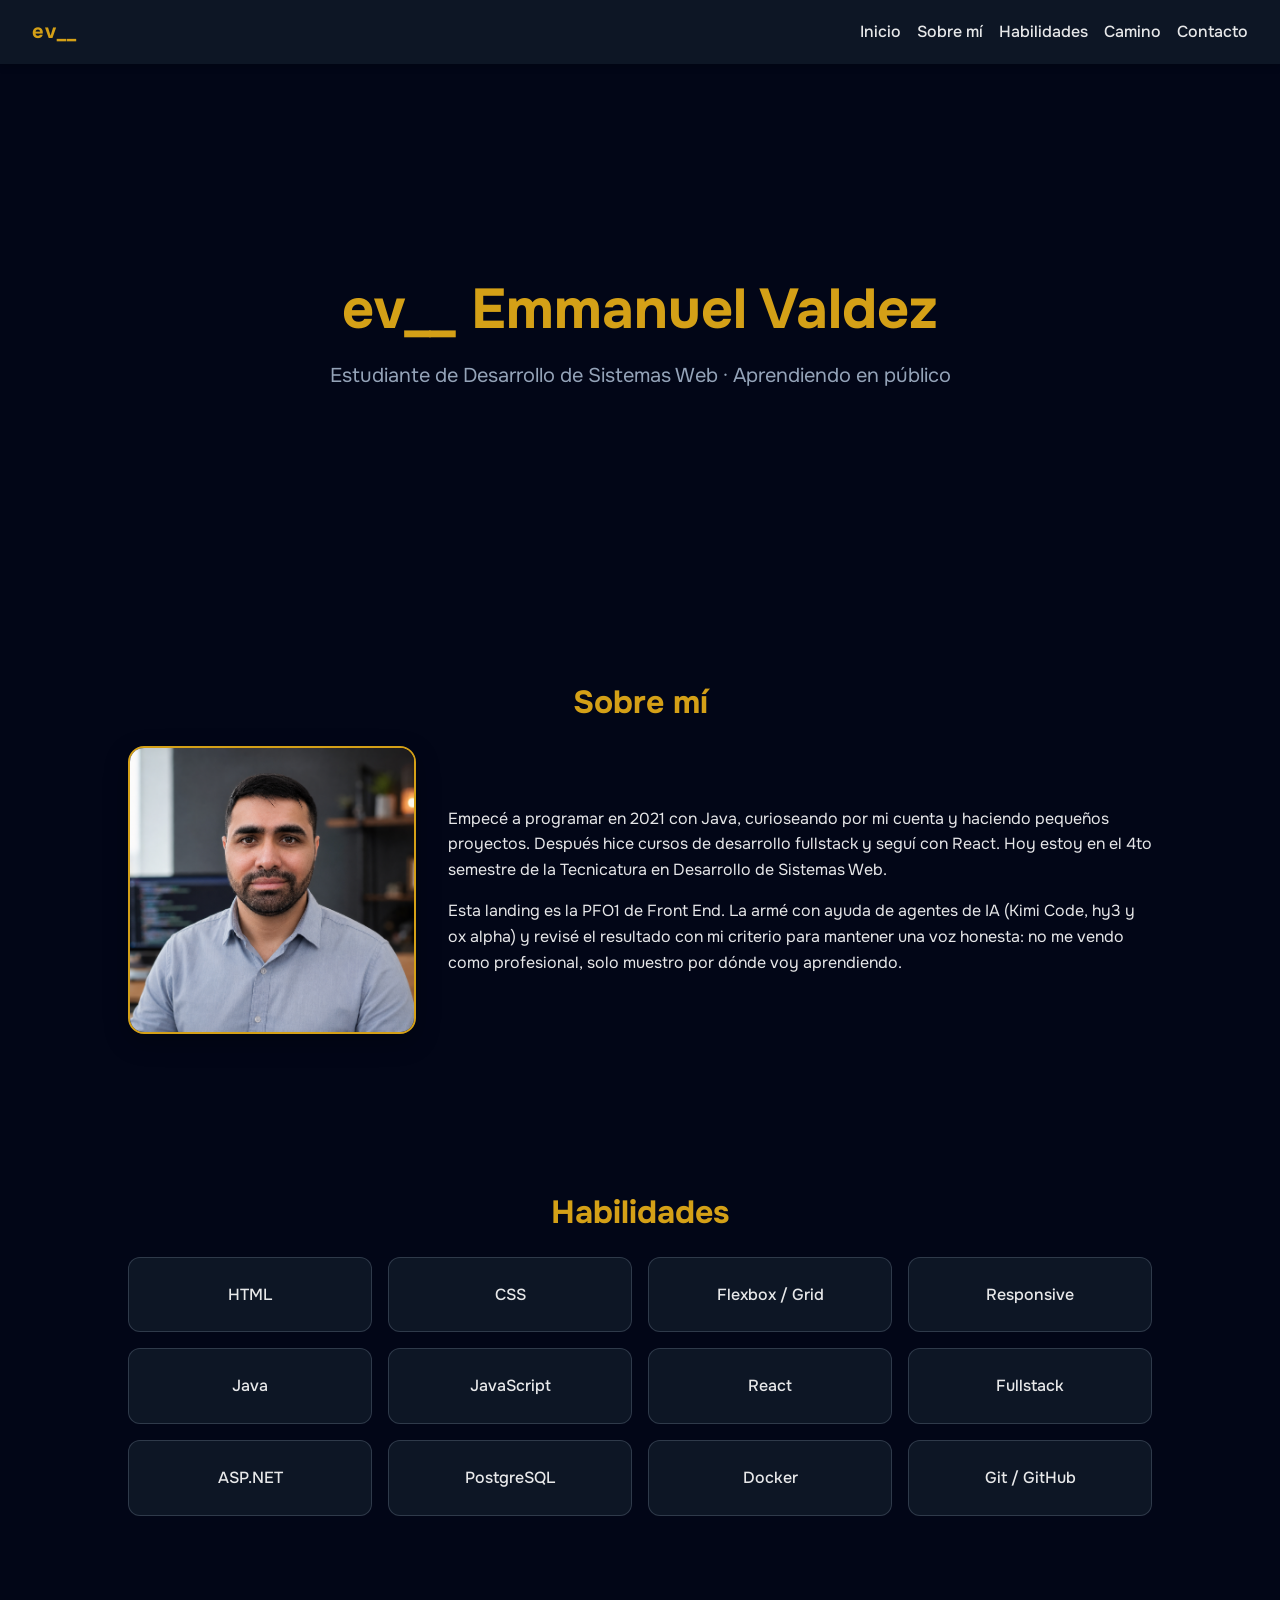
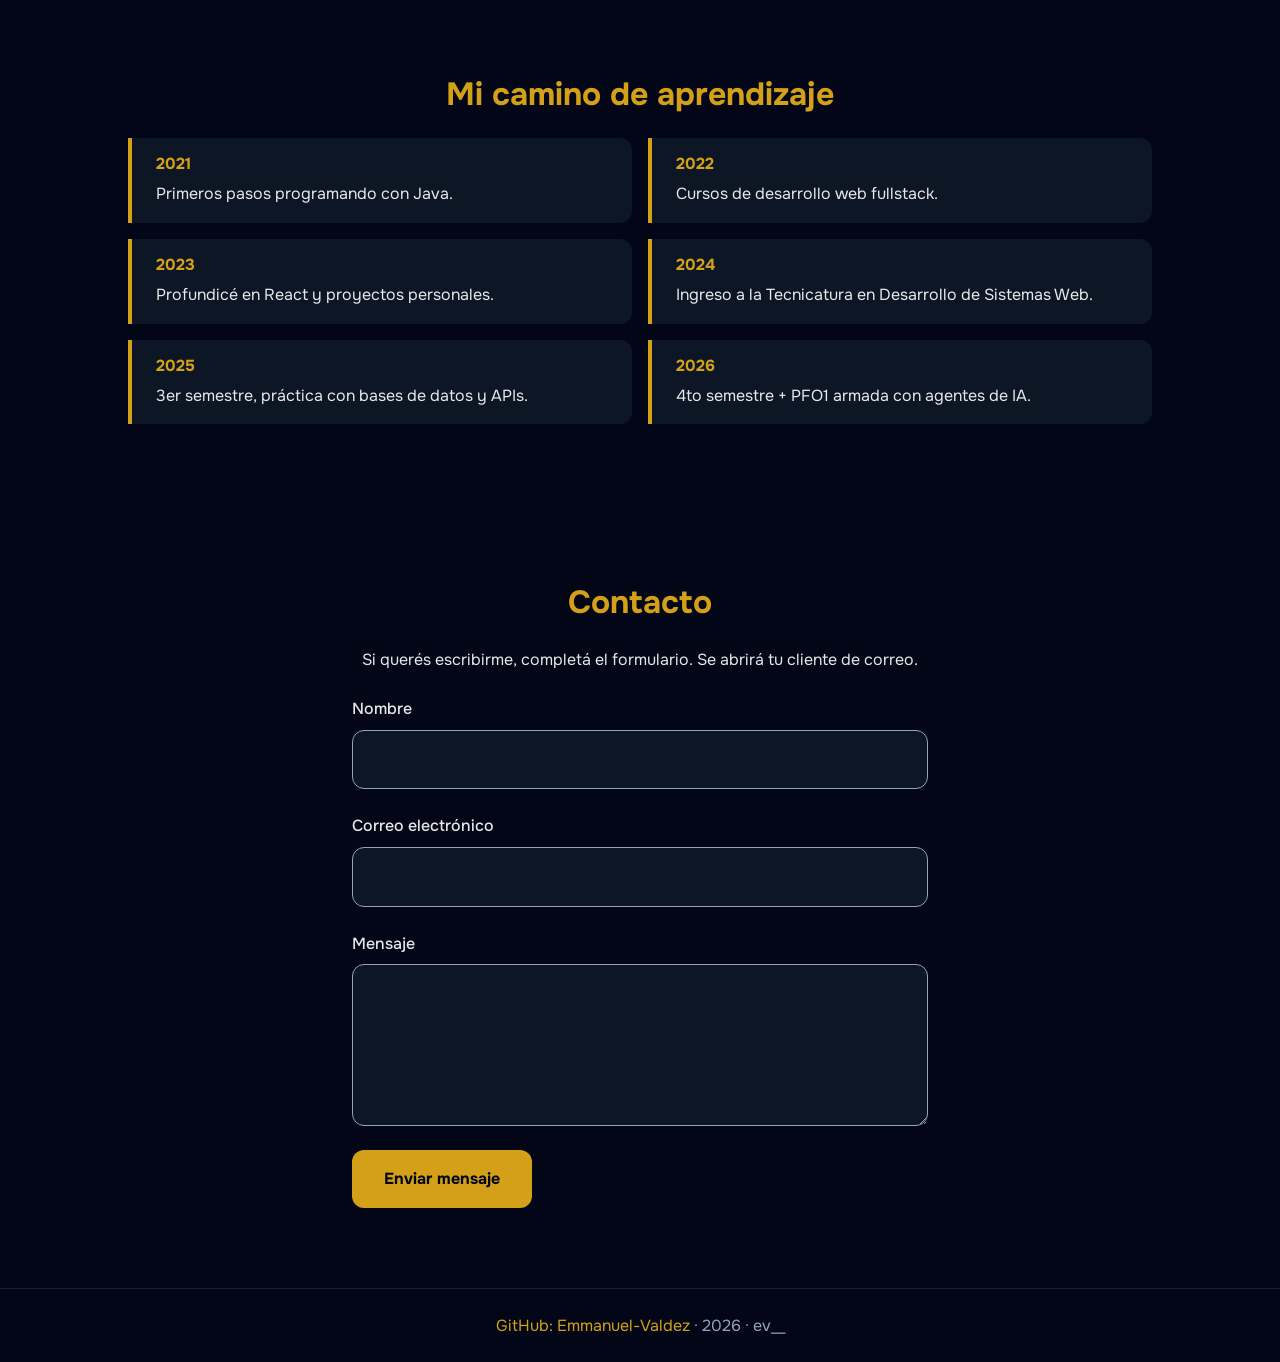
==== public/index.html @ 59d04bc4 "chore: url vercel en readme" ====
<!DOCTYPE html>
<html lang="es">
<head>
  <meta charset="UTF-8" />
  <meta name="viewport" content="width=device-width, initial-scale=1.0" />
  <title>ev_ · Emmanuel Valdez</title>
  <link rel="icon" type="image/svg+xml" href="favicon.svg" />
  <link rel="preconnect" href="https://fonts.googleapis.com" />
  <link rel="preconnect" href="https://fonts.gstatic.com" crossorigin />
  <link href="https://fonts.googleapis.com/css2?family=Onest:wght@400;500;700&display=swap" rel="stylesheet" />
  <link rel="stylesheet" href="styles.css" />
</head>
<body>
  <!-- Enlace para saltar la navegación y llegar directo al contenido principal -->
  <a href="#main-content" class="skip-link">Saltar al contenido principal</a>

  <!-- Cabecera: marca ev_ con cursor parpadeante y navegación principal -->
  <header class="site-header" role="banner">
    <div class="brand">
      <a href="#inicio" aria-label="Inicio">
        ev_<span class="cursor" aria-hidden="true">_</span>
      </a>
    </div>
    <nav class="site-nav" role="navigation" aria-label="Principal">
      <ul>
        <li><a href="#inicio">Inicio</a></li>
        <li><a href="#sobre-mi">Sobre mí</a></li>
        <li><a href="#habilidades">Habilidades</a></li>
        <li><a href="#camino">Camino</a></li>
        <li><a href="#contacto">Contacto</a></li>
      </ul>
    </nav>
  </header>

  <!-- Contenido principal: inicia después del encabezado -->
  <main id="main-content" role="main">

    <!-- Sección de inicio / hero -->
    <section id="inicio" class="hero">
      <h1>ev_<span class="cursor" aria-hidden="true">_</span> Emmanuel Valdez</h1>
      <p class="lead">Estudiante de Desarrollo de Sistemas Web · Aprendiendo en público</p>
    </section>

    <!-- Sección Sobre mí: foto y biografía honesta -->
    <section id="sobre-mi" class="about">
      <h2>Sobre mí</h2>
      <div class="about-content">
        <img src="Emma.png" alt="Foto de Emmanuel Valdez, estudiante de desarrollo web" width="320" height="320" loading="lazy" />
        <div class="about-text">
          <p>
            Empecé a programar en 2021 con Java, curioseando por mi cuenta y haciendo pequeños proyectos.
            Después hice cursos de desarrollo fullstack y seguí con React. Hoy estoy en el 4to semestre de la
            Tecnicatura en Desarrollo de Sistemas Web.
          </p>
          <p>
            Esta landing es la PFO1 de Front End. La armé con ayuda de agentes de IA (Kimi Code, hy3 y ox alpha)
            y revisé el resultado con mi criterio para mantener una voz honesta: no me vendo como profesional,
            solo muestro por dónde voy aprendiendo.
          </p>
        </div>
      </div>
    </section>

    <!-- Sección Habilidades: grilla de tarjetas con tecnologías reales -->
    <section id="habilidades" class="skills">
      <h2>Habilidades</h2>
      <div class="skills-grid">
        <article class="skill-card">HTML</article>
        <article class="skill-card">CSS</article>
        <article class="skill-card">Flexbox / Grid</article>
        <article class="skill-card">Responsive</article>
        <article class="skill-card">Java</article>
        <article class="skill-card">JavaScript</article>
        <article class="skill-card">React</article>
        <article class="skill-card">Fullstack</article>
        <article class="skill-card">ASP.NET</article>
        <article class="skill-card">PostgreSQL</article>
        <article class="skill-card">Docker</article>
        <article class="skill-card">Git / GitHub</article>
      </div>
    </section>

    <!-- Sección Mi camino de aprendizaje: timeline personal 2021-2026 -->
    <section id="camino" class="timeline">
      <h2>Mi camino de aprendizaje</h2>
      <ol class="timeline-list">
        <li class="timeline-item">
          <time datetime="2021">2021</time>
          <p>Primeros pasos programando con Java.</p>
        </li>
        <li class="timeline-item">
          <time datetime="2022">2022</time>
          <p>Cursos de desarrollo web fullstack.</p>
        </li>
        <li class="timeline-item">
          <time datetime="2023">2023</time>
          <p>Profundicé en React y proyectos personales.</p>
        </li>
        <li class="timeline-item">
          <time datetime="2024">2024</time>
          <p>Ingreso a la Tecnicatura en Desarrollo de Sistemas Web.</p>
        </li>
        <li class="timeline-item">
          <time datetime="2025">2025</time>
          <p>3er semestre, práctica con bases de datos y APIs.</p>
        </li>
        <li class="timeline-item">
          <time datetime="2026">2026</time>
          <p>4to semestre + PFO1 armada con agentes de IA.</p>
        </li>
      </ol>
    </section>

    <!-- Sección Contacto: formulario accesible sin backend -->
    <section id="contacto" class="contact">
      <h2>Contacto</h2>
      <p>Si querés escribirme, completá el formulario. Se abrirá tu cliente de correo.</p>
      <form action="mailto:contact@evaldez.ar" method="post" enctype="text/plain">
        <div class="form-group">
          <label for="name">Nombre</label>
          <input type="text" id="name" name="name" required autocomplete="name" />
        </div>
        <div class="form-group">
          <label for="email">Correo electrónico</label>
          <input type="email" id="email" name="email" required autocomplete="email" />
        </div>
        <div class="form-group">
          <label for="message">Mensaje</label>
          <textarea id="message" name="message" rows="5" required></textarea>
        </div>
        <button type="submit">Enviar mensaje</button>
      </form>
    </section>

  </main>

  <!-- Pie de página: enlace visible a GitHub, año y firma -->
  <footer class="site-footer" role="contentinfo">
    <p>
      <a href="https://github.com/Emmanuel-Valdez" target="_blank" rel="noopener noreferrer">GitHub: Emmanuel-Valdez</a>
      · 2026 · ev_<span aria-hidden="true">_</span>
    </p>
  </footer>
</body>
</html>
---- public/styles.css ----
/* === Variables ev_ === */
:root {
  --navy: #020617;
  --navy-light: #0d1625;
  --gold: #d4a017;
  --slate: #94a3b8;
  --text: rgba(255, 255, 255, 0.9);

  --font-base: "Onest", system-ui, -apple-system, BlinkMacSystemFont, "Segoe UI", sans-serif;

  --space-xs: 0.5rem;
  --space-sm: 0.75rem;
  --space-md: 1rem;
  --space-lg: 1.5rem;
  --space-xl: 2rem;
  --space-2xl: 3rem;
  --space-3xl: 5rem;

  --radius: 0.75rem;
  --shadow: 0 0.5rem 1.5rem rgba(0, 0, 0, 0.25);
}

/* === Reset mínimo === */
*,
*::before,
*::after {
  box-sizing: border-box;
}

* {
  margin: 0;
  padding: 0;
}

html {
  scroll-behavior: smooth;
}

body {
  background-color: var(--navy);
  color: var(--text);
  font-family: var(--font-base);
  font-weight: 400;
  line-height: 1.6;
  min-height: 100vh;
}

img,
svg {
  max-width: 100%;
  height: auto;
  display: block;
}

ul,
ol {
  list-style: none;
}

a {
  color: var(--gold);
  text-decoration: none;
  transition: color 200ms ease, background-color 200ms ease;
}

h1,
h2,
time {
  color: var(--gold);
  font-weight: 700;
  line-height: 1.2;
}

h1 {
  font-size: clamp(2rem, 5vw, 3.5rem);
}

h2 {
  font-size: clamp(1.5rem, 4vw, 2rem);
  margin-bottom: var(--space-lg);
  text-align: center;
}

p {
  max-width: 70ch;
}

section {
  padding: var(--space-3xl) var(--space-md);
}

/* === Skip-link === */
.skip-link {
  position: absolute;
  top: -100%;
  left: 0;
  z-index: 100;
  background-color: var(--gold);
  color: var(--navy);
  padding: var(--space-sm) var(--space-md);
  font-weight: 700;
  border-bottom-right-radius: var(--radius);
  transition: top 200ms ease;
}

.skip-link:focus,
.skip-link:focus-visible {
  top: 0;
}

/* === Header y navegación === */
.site-header {
  position: sticky;
  top: 0;
  z-index: 50;
  display: flex;
  flex-wrap: wrap;
  justify-content: space-between;
  align-items: center;
  gap: var(--space-md);
  background-color: var(--navy-light);
  padding: var(--space-md) var(--space-lg);
  box-shadow: 0 0.125rem 0.5rem rgba(0, 0, 0, 0.2);
}

.brand a {
  color: var(--gold);
  font-weight: 700;
  font-size: 1.25rem;
  letter-spacing: 0.05em;
}

.site-nav ul {
  display: flex;
  flex-wrap: wrap;
  gap: var(--space-md);
}

.site-nav a {
  color: var(--text);
  font-weight: 500;
  padding: var(--space-xs) 0;
}

.site-nav a:hover,
.site-nav a:focus-visible {
  color: var(--gold);
}

/* === Cursor ev_ === */
.cursor {
  display: inline-block;
  color: var(--gold);
  animation: blink 1.2s infinite ease-in-out;
}

@keyframes blink {
  0%,
  100% {
    opacity: 1;
  }
  50% {
    opacity: 0.4;
  }
}

/* === Hero === */
.hero {
  display: flex;
  flex-direction: column;
  justify-content: center;
  align-items: center;
  text-align: center;
  min-height: 60vh;
  padding-top: var(--space-3xl);
}

.hero h1 {
  margin-bottom: var(--space-md);
}

.lead {
  color: var(--slate);
  font-size: clamp(1rem, 2.5vw, 1.25rem);
}

/* === Sobre mí === */
.about-content {
  display: flex;
  flex-wrap: wrap;
  justify-content: center;
  align-items: center;
  gap: var(--space-xl);
  max-width: 64rem;
  margin: 0 auto;
}

.about-content img {
  flex: 1 1 16rem;
  max-width: 18rem;
  border: 2px solid var(--gold);
  border-radius: 1rem;
  box-shadow: var(--shadow);
}

.about-text {
  flex: 1 1 20rem;
}

.about-text p + p {
  margin-top: var(--space-md);
}

/* === Habilidades === */
.skills-grid {
  display: grid;
  gap: var(--space-md);
  max-width: 64rem;
  margin: 0 auto;
  grid-template-columns: 1fr;
}

.skill-card {
  display: flex;
  justify-content: center;
  align-items: center;
  text-align: center;
  background-color: var(--navy-light);
  border: 1px solid rgba(148, 163, 184, 0.25);
  border-radius: var(--radius);
  padding: var(--space-lg) var(--space-md);
  font-weight: 500;
  transition: transform 200ms ease, box-shadow 200ms ease;
}

.skill-card:hover {
  transform: translateY(-0.25rem);
  box-shadow: var(--shadow);
}

/* === Timeline === */
.timeline-list {
  display: grid;
  gap: var(--space-md);
  max-width: 64rem;
  margin: 0 auto;
  grid-template-columns: 1fr;
}

.timeline-item {
  background-color: var(--navy-light);
  border-left: 4px solid var(--gold);
  border-radius: 0 var(--radius) var(--radius) 0;
  padding: var(--space-md) var(--space-lg);
}

.timeline-item time {
  display: block;
  font-weight: 700;
  margin-bottom: var(--space-xs);
}

/* === Contacto === */
.contact p {
  text-align: center;
  margin: 0 auto var(--space-lg);
}

.contact form {
  display: flex;
  flex-direction: column;
  gap: var(--space-lg);
  max-width: 36rem;
  margin: 0 auto;
}

.form-group {
  display: flex;
  flex-direction: column;
  gap: var(--space-xs);
}

.form-group label {
  font-weight: 500;
}

.form-group input,
.form-group textarea {
  background-color: var(--navy-light);
  color: var(--text);
  border: 1px solid var(--slate);
  border-radius: var(--radius);
  padding: var(--space-md);
  font: inherit;
  resize: vertical;
}

.form-group input:focus,
.form-group textarea:focus {
  border-color: var(--gold);
  outline: 2px solid var(--gold);
  outline-offset: 2px;
}

button[type="submit"] {
  align-self: flex-start;
  background-color: var(--gold);
  color: var(--navy);
  border: none;
  border-radius: var(--radius);
  padding: var(--space-md) var(--space-xl);
  font: inherit;
  font-weight: 700;
  cursor: pointer;
  transition: filter 200ms ease, transform 200ms ease;
}

button[type="submit"]:hover {
  filter: brightness(1.15);
  transform: translateY(-0.125rem);
}

button[type="submit"]:active {
  transform: translateY(0);
}

/* === Footer === */
.site-footer {
  display: flex;
  justify-content: center;
  align-items: center;
  text-align: center;
  color: var(--slate);
  padding: var(--space-lg) var(--space-md);
  border-top: 1px solid rgba(148, 163, 184, 0.15);
}

.site-footer a:hover,
.site-footer a:focus-visible {
  text-decoration: underline;
}

/* === Estados de foco === */
:focus-visible {
  outline: 2px solid var(--gold);
  outline-offset: 2px;
}

/* === Responsive === */
@media (min-width: 640px) {
  .skills-grid {
    grid-template-columns: repeat(2, 1fr);
  }
}

@media (min-width: 900px) {
  .site-header {
    padding: var(--space-md) var(--space-xl);
  }

  .skills-grid {
    grid-template-columns: repeat(4, 1fr);
  }

  .timeline-list {
    grid-template-columns: repeat(2, 1fr);
  }
}

/* === prefers-reduced-motion === */
@media (prefers-reduced-motion: reduce) {
  *,
  *::before,
  *::after {
    animation-duration: 0.01ms !important;
    animation-iteration-count: 1 !important;
    transition-duration: 0.01ms !important;
    scroll-behavior: auto !important;
  }
}
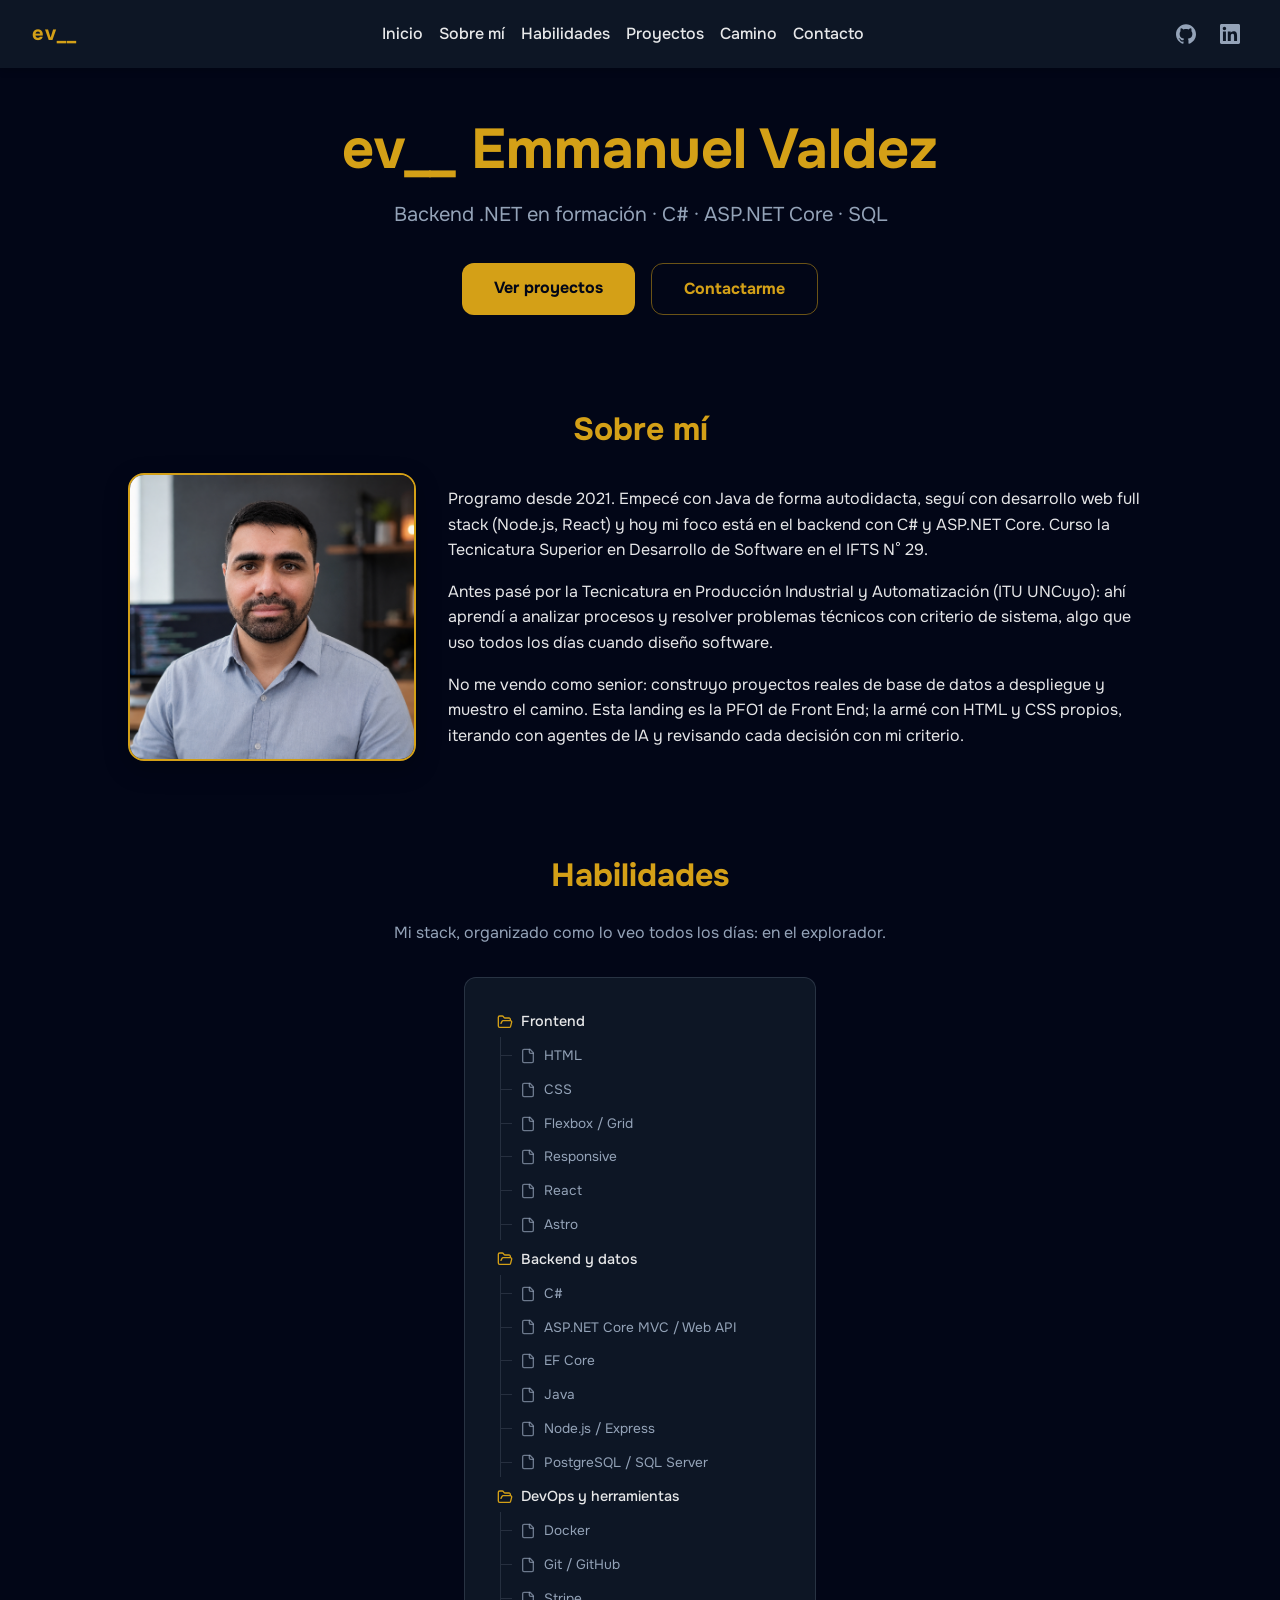
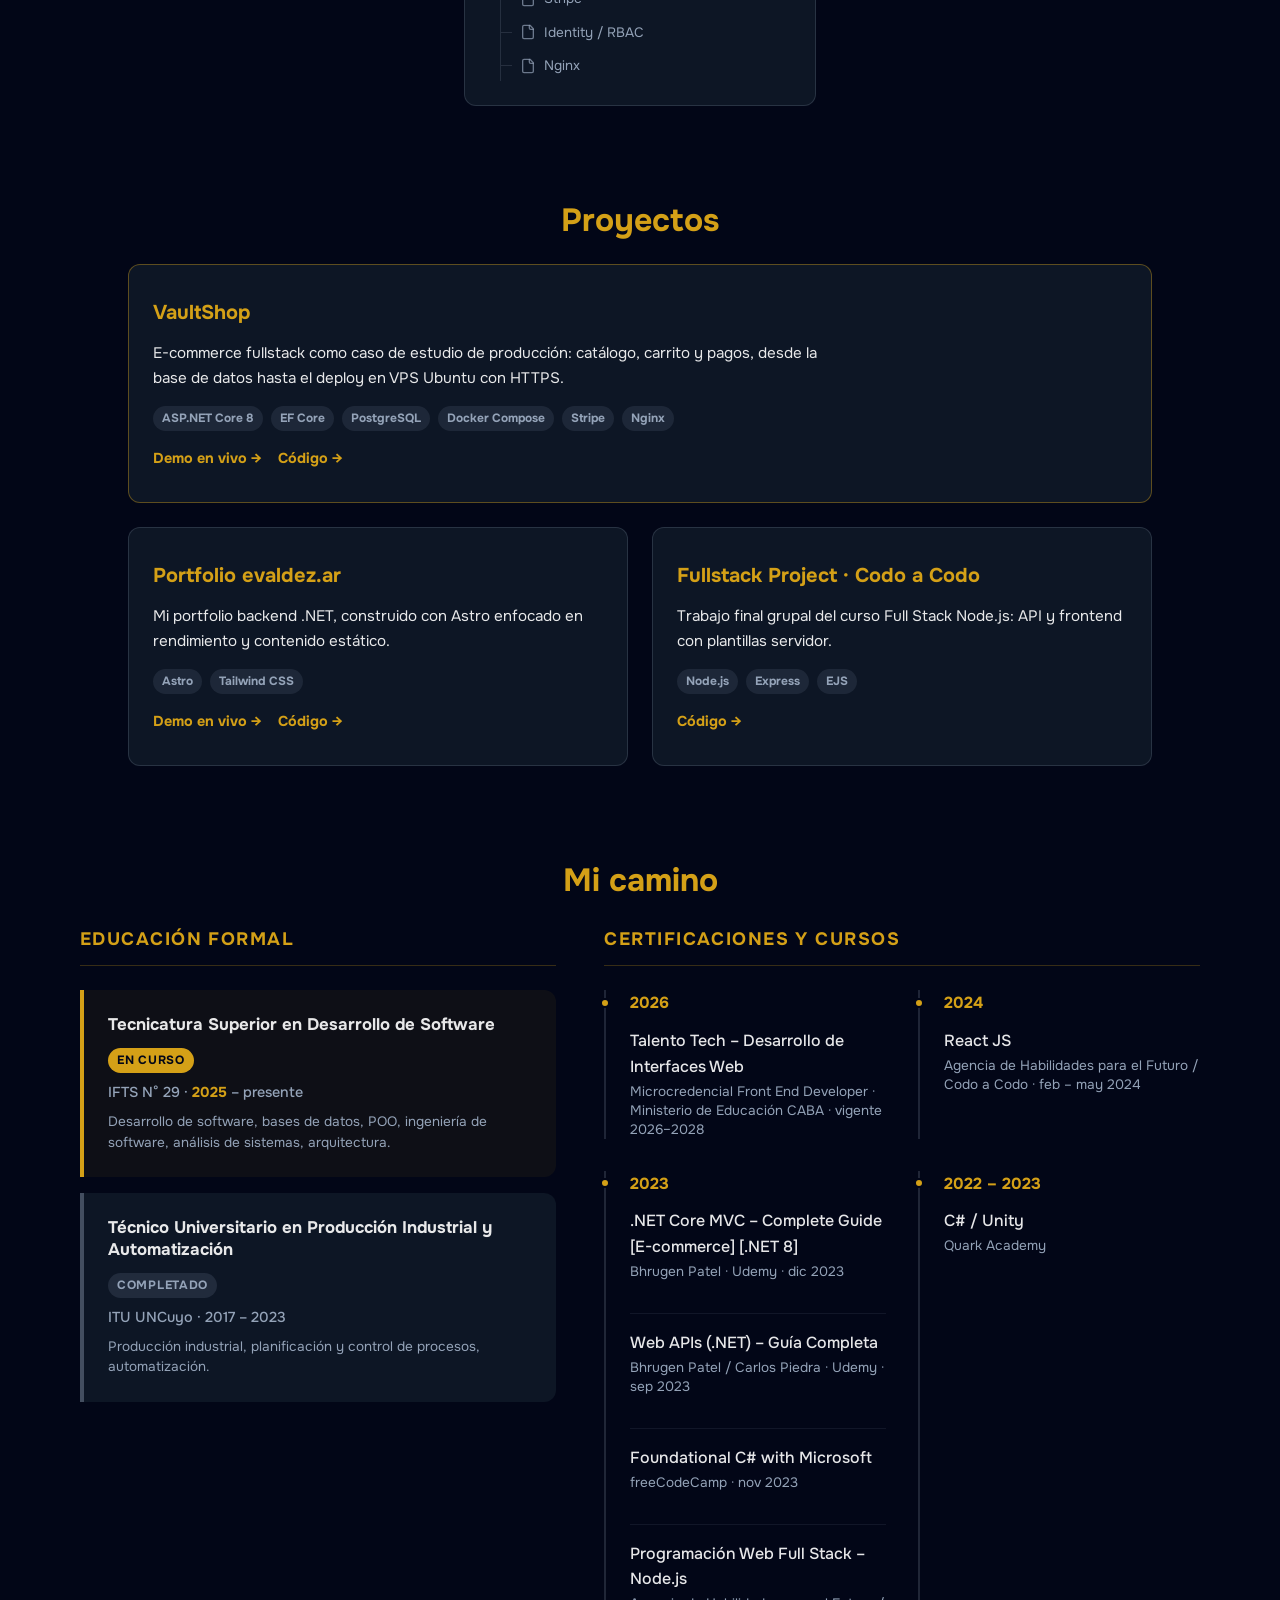
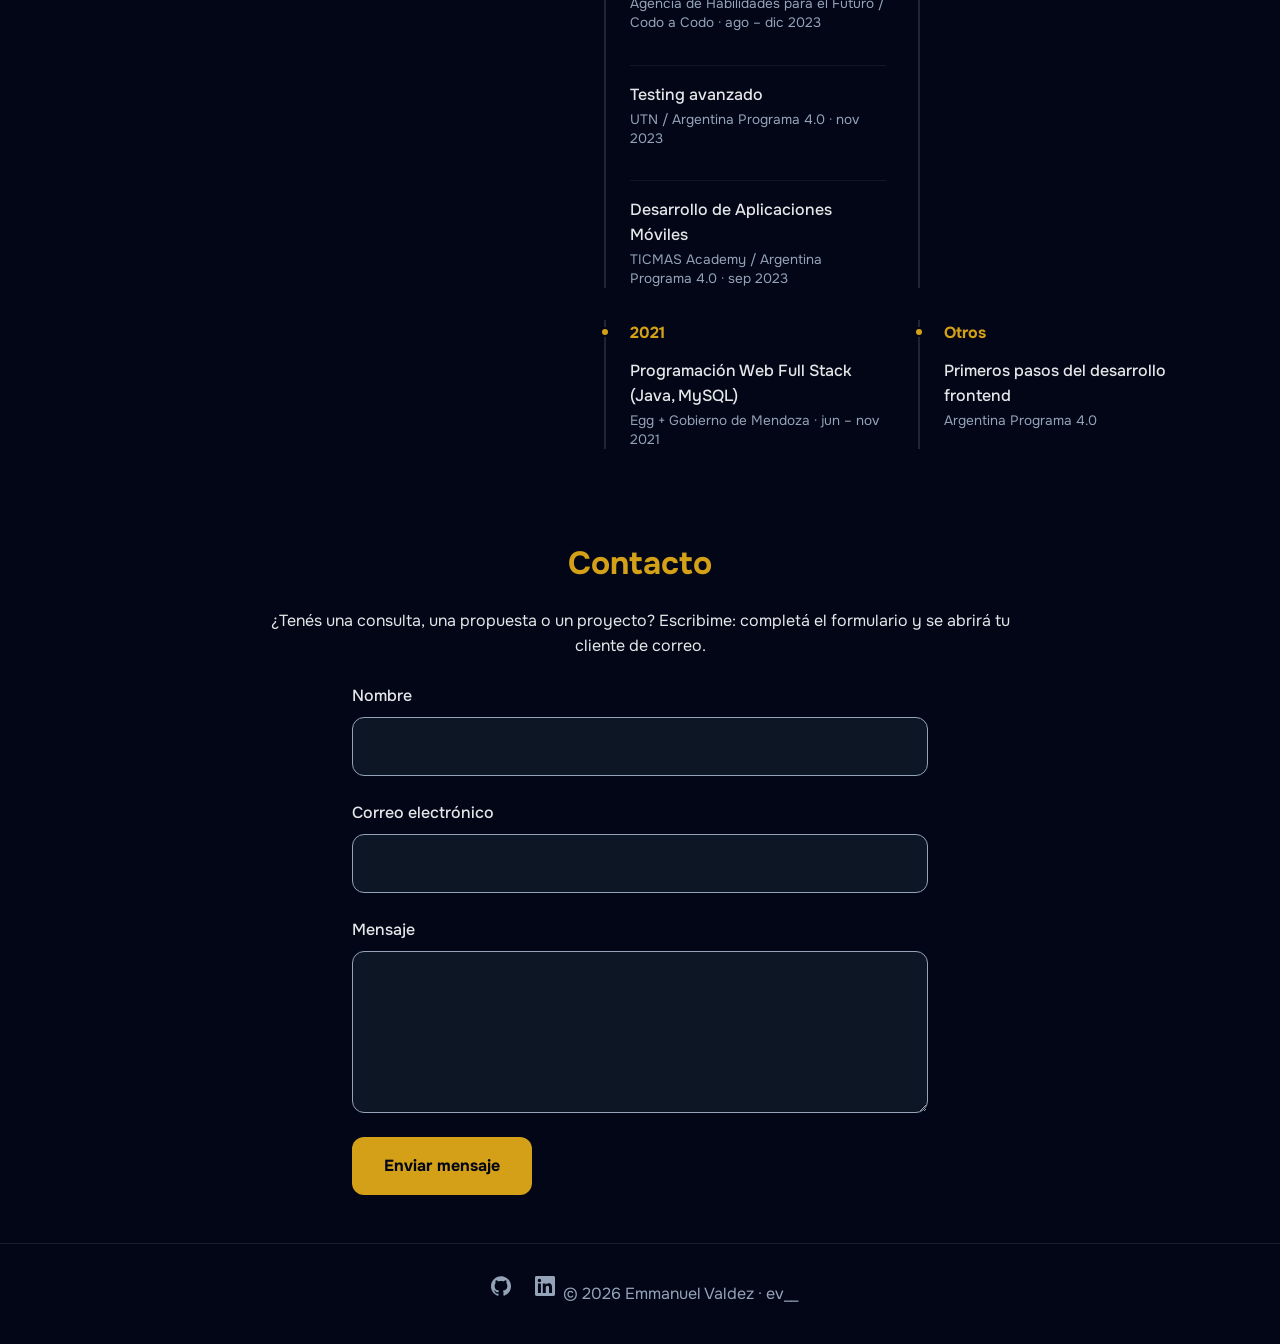
==== commit dc39c432: "feat: redeseno landing con proyectos, camino real y stack en arbol" ====
--- a/public/index.html
+++ b/public/index.html
@@ -3,6 +3,7 @@
 <head>
   <meta charset="UTF-8" />
   <meta name="viewport" content="width=device-width, initial-scale=1.0" />
+  <meta name="description" content="Portfolio de Emmanuel Valdez · Backend .NET en formación · C#, ASP.NET Core, SQL y proyectos desplegados desde 2021." />
   <title>ev_ · Emmanuel Valdez</title>
   <link rel="icon" type="image/svg+xml" href="favicon.svg" />
   <link rel="preconnect" href="https://fonts.googleapis.com" />
@@ -14,7 +15,7 @@
   <!-- Enlace para saltar la navegación y llegar directo al contenido principal -->
   <a href="#main-content" class="skip-link">Saltar al contenido principal</a>
 
-  <!-- Cabecera: marca ev_ con cursor parpadeante y navegación principal -->
+  <!-- Cabecera: marca ev_ con cursor parpadeante, navegación y redes profesionales -->
   <header class="site-header" role="banner">
     <div class="brand">
       <a href="#inicio" aria-label="Inicio">
@@ -26,10 +27,27 @@
         <li><a href="#inicio">Inicio</a></li>
         <li><a href="#sobre-mi">Sobre mí</a></li>
         <li><a href="#habilidades">Habilidades</a></li>
+        <li><a href="#proyectos">Proyectos</a></li>
         <li><a href="#camino">Camino</a></li>
         <li><a href="#contacto">Contacto</a></li>
       </ul>
     </nav>
+    <ul class="social-links" aria-label="Redes profesionales">
+      <li>
+        <a href="https://github.com/Emmanuel-Valdez" target="_blank" rel="noopener noreferrer" aria-label="GitHub de Emmanuel Valdez">
+          <svg viewBox="0 0 24 24" width="20" height="20" fill="currentColor" aria-hidden="true">
+            <path d="M12 .297c-6.63 0-12 5.373-12 12 0 5.303 3.438 9.8 8.205 11.385.6.113.82-.258.82-.577 0-.285-.01-1.04-.015-2.04-3.338.724-4.042-1.61-4.042-1.61-.546-1.387-1.333-1.756-1.333-1.756-1.09-.745.083-.73.083-.73 1.205.085 1.84 1.237 1.84 1.237 1.07 1.835 2.807 1.305 3.492.998.108-.776.42-1.305.763-1.605-2.665-.3-5.466-1.332-5.466-5.93 0-1.31.467-2.38 1.235-3.22-.135-.303-.54-1.523.105-3.176 0 0 1.005-.322 3.3 1.23.957-.266 1.983-.399 3.003-.404 1.02.005 2.047.138 3.006.404 2.28-1.552 3.285-1.23 3.285-1.23.645 1.653.24 2.873.12 3.176.765.84 1.23 1.91 1.23 3.22 0 4.61-2.807 5.625-5.48 5.92.43.372.815 1.103.815 2.222 0 1.606-.015 2.898-.015 3.293 0 .32.21.694.825.577C20.565 22.092 24 17.592 24 12.297c0-6.627-5.373-12-12-12"/>
+          </svg>
+        </a>
+      </li>
+      <li>
+        <a href="https://linkedin.com/in/evaldezdev" target="_blank" rel="noopener noreferrer" aria-label="LinkedIn de Emmanuel Valdez">
+          <svg viewBox="0 0 24 24" width="20" height="20" fill="currentColor" aria-hidden="true">
+            <path d="M20.447 20.452h-3.554v-5.569c0-1.328-.027-3.037-1.852-3.037-1.853 0-2.136 1.445-2.136 2.939v5.667H9.351V9h3.414v1.561h.046c.477-.9 1.637-1.85 3.37-1.85 3.601 0 4.267 2.37 4.267 5.455v6.286zM5.337 7.433c-1.144 0-2.063-.926-2.063-2.065 0-1.138.92-2.063 2.063-2.063 1.14 0 2.064.925 2.064 2.063 0 1.139-.925 2.065-2.064 2.065zm1.782 13.019H3.555V9h3.564v11.452zM22.225 0H1.771C.792 0 0 .774 0 1.729v20.542C0 23.227.792 24 1.771 24h20.451C23.2 24 24 23.227 24 22.271V1.729C24 .774 23.2 0 22.222 0h.003z"/>
+          </svg>
+        </a>
+      </li>
+    </ul>
   </header>
 
   <!-- Contenido principal: inicia después del encabezado -->
@@ -38,83 +56,285 @@
     <!-- Sección de inicio / hero -->
     <section id="inicio" class="hero">
       <h1>ev_<span class="cursor" aria-hidden="true">_</span> Emmanuel Valdez</h1>
-      <p class="lead">Estudiante de Desarrollo de Sistemas Web · Aprendiendo en público</p>
+      <p class="lead">Backend .NET en formación · C# · ASP.NET Core · SQL</p>
+      <div class="hero-actions">
+        <a class="btn btn--primary" href="#proyectos">Ver proyectos</a>
+        <a class="btn btn--ghost" href="#contacto">Contactarme</a>
+      </div>
     </section>
 
     <!-- Sección Sobre mí: foto y biografía honesta -->
     <section id="sobre-mi" class="about">
       <h2>Sobre mí</h2>
       <div class="about-content">
-        <img src="Emma.png" alt="Foto de Emmanuel Valdez, estudiante de desarrollo web" width="320" height="320" loading="lazy" />
+        <img src="Emma.png" alt="Foto de Emmanuel Valdez, desarrollador backend .NET" width="320" height="320" loading="lazy" />
         <div class="about-text">
           <p>
-            Empecé a programar en 2021 con Java, curioseando por mi cuenta y haciendo pequeños proyectos.
-            Después hice cursos de desarrollo fullstack y seguí con React. Hoy estoy en el 4to semestre de la
-            Tecnicatura en Desarrollo de Sistemas Web.
+            Programo desde 2021. Empecé con Java de forma autodidacta, seguí con desarrollo web full stack
+            (Node.js, React) y hoy mi foco está en el backend con C# y ASP.NET Core. Curso la Tecnicatura
+            Superior en Desarrollo de Software en el IFTS N° 29.
           </p>
           <p>
-            Esta landing es la PFO1 de Front End. La armé con ayuda de agentes de IA (Kimi Code, hy3 y ox alpha)
-            y revisé el resultado con mi criterio para mantener una voz honesta: no me vendo como profesional,
-            solo muestro por dónde voy aprendiendo.
+            Antes pasé por la Tecnicatura en Producción Industrial y Automatización (ITU UNCuyo): ahí aprendí
+            a analizar procesos y resolver problemas técnicos con criterio de sistema, algo que uso todos los días
+            cuando diseño software.
           </p>
-        </div>
-      </div>
-    </section>
-
-    <!-- Sección Habilidades: grilla de tarjetas con tecnologías reales -->
+          <p>
+            No me vendo como senior: construyo proyectos reales de base de datos a despliegue y muestro el camino.
+            Esta landing es la PFO1 de Front End; la armé con HTML y CSS propios, iterando con agentes de IA
+            y revisando cada decisión con mi criterio.
+          </p>
+        </div>
+      </div>
+    </section>
+
+    <!-- Sección Habilidades: stack organizado como explorador de archivos -->
     <section id="habilidades" class="skills">
       <h2>Habilidades</h2>
-      <div class="skills-grid">
-        <article class="skill-card">HTML</article>
-        <article class="skill-card">CSS</article>
-        <article class="skill-card">Flexbox / Grid</article>
-        <article class="skill-card">Responsive</article>
-        <article class="skill-card">Java</article>
-        <article class="skill-card">JavaScript</article>
-        <article class="skill-card">React</article>
-        <article class="skill-card">Fullstack</article>
-        <article class="skill-card">ASP.NET</article>
-        <article class="skill-card">PostgreSQL</article>
-        <article class="skill-card">Docker</article>
-        <article class="skill-card">Git / GitHub</article>
-      </div>
-    </section>
-
-    <!-- Sección Mi camino de aprendizaje: timeline personal 2021-2026 -->
-    <section id="camino" class="timeline">
-      <h2>Mi camino de aprendizaje</h2>
-      <ol class="timeline-list">
-        <li class="timeline-item">
-          <time datetime="2021">2021</time>
-          <p>Primeros pasos programando con Java.</p>
-        </li>
-        <li class="timeline-item">
-          <time datetime="2022">2022</time>
-          <p>Cursos de desarrollo web fullstack.</p>
-        </li>
-        <li class="timeline-item">
-          <time datetime="2023">2023</time>
-          <p>Profundicé en React y proyectos personales.</p>
-        </li>
-        <li class="timeline-item">
-          <time datetime="2024">2024</time>
-          <p>Ingreso a la Tecnicatura en Desarrollo de Sistemas Web.</p>
-        </li>
-        <li class="timeline-item">
-          <time datetime="2025">2025</time>
-          <p>3er semestre, práctica con bases de datos y APIs.</p>
-        </li>
-        <li class="timeline-item">
-          <time datetime="2026">2026</time>
-          <p>4to semestre + PFO1 armada con agentes de IA.</p>
-        </li>
-      </ol>
+      <p class="skills-intro">Mi stack, organizado como lo veo todos los días: en el explorador.</p>
+
+      <!-- Sprite de íconos (SVG puro, sin dependencias) -->
+      <svg class="tree-sprite" aria-hidden="true" focusable="false">
+        <symbol id="i-folder" viewBox="0 0 24 24">
+          <path d="M20 20a2 2 0 0 0 2-2V8a2 2 0 0 0-2-2h-7.9a2 2 0 0 1-1.69-.9L9.6 3.9A2 2 0 0 0 7.93 3H4a2 2 0 0 0-2 2v13a2 2 0 0 0 2 2Z" fill="none" stroke="currentColor" stroke-width="2" stroke-linecap="round" stroke-linejoin="round"/>
+        </symbol>
+        <symbol id="i-folder-open" viewBox="0 0 24 24">
+          <path d="m6 14 1.5-2.9A2 2 0 0 1 9.24 10H20a2 2 0 0 1 1.94 2.5l-1.54 6a2 2 0 0 1-1.95 1.5H4a2 2 0 0 1-2-2V5a2 2 0 0 1 2-2h3.9a2 2 0 0 1 1.69.9l.81 1.2a2 2 0 0 0 1.67.9H18a2 2 0 0 1 2 2v2" fill="none" stroke="currentColor" stroke-width="2" stroke-linecap="round" stroke-linejoin="round"/>
+        </symbol>
+        <symbol id="i-file" viewBox="0 0 24 24">
+          <path d="M15 2H6a2 2 0 0 0-2 2v16a2 2 0 0 0 2 2h12a2 2 0 0 0 2-2V7Z" fill="none" stroke="currentColor" stroke-width="2" stroke-linecap="round" stroke-linejoin="round"/>
+          <path d="M14 2v4a2 2 0 0 0 2 2h4" fill="none" stroke="currentColor" stroke-width="2" stroke-linecap="round" stroke-linejoin="round"/>
+        </symbol>
+      </svg>
+
+      <div class="tree">
+        <ul>
+          <li class="tree-item">
+            <input type="checkbox" id="folder-frontend" class="tree-toggle" checked />
+            <label class="tree-label" for="folder-frontend">
+              <svg class="icon folder-open-icon" aria-hidden="true"><use href="#i-folder-open" /></svg>
+              <svg class="icon folder-closed-icon" aria-hidden="true"><use href="#i-folder" /></svg>
+              Frontend
+            </label>
+            <div class="tree-children-wrapper">
+              <ul class="tree-children">
+                <li class="tree-item"><span class="file-item"><svg class="icon" aria-hidden="true"><use href="#i-file" /></svg>HTML</span></li>
+                <li class="tree-item"><span class="file-item"><svg class="icon" aria-hidden="true"><use href="#i-file" /></svg>CSS</span></li>
+                <li class="tree-item"><span class="file-item"><svg class="icon" aria-hidden="true"><use href="#i-file" /></svg>Flexbox / Grid</span></li>
+                <li class="tree-item"><span class="file-item"><svg class="icon" aria-hidden="true"><use href="#i-file" /></svg>Responsive</span></li>
+                <li class="tree-item"><span class="file-item"><svg class="icon" aria-hidden="true"><use href="#i-file" /></svg>React</span></li>
+                <li class="tree-item"><span class="file-item"><svg class="icon" aria-hidden="true"><use href="#i-file" /></svg>Astro</span></li>
+              </ul>
+            </div>
+          </li>
+
+          <li class="tree-item">
+            <input type="checkbox" id="folder-backend" class="tree-toggle" checked />
+            <label class="tree-label" for="folder-backend">
+              <svg class="icon folder-open-icon" aria-hidden="true"><use href="#i-folder-open" /></svg>
+              <svg class="icon folder-closed-icon" aria-hidden="true"><use href="#i-folder" /></svg>
+              Backend y datos
+            </label>
+            <div class="tree-children-wrapper">
+              <ul class="tree-children">
+                <li class="tree-item"><span class="file-item"><svg class="icon" aria-hidden="true"><use href="#i-file" /></svg>C#</span></li>
+                <li class="tree-item"><span class="file-item"><svg class="icon" aria-hidden="true"><use href="#i-file" /></svg>ASP.NET Core MVC / Web API</span></li>
+                <li class="tree-item"><span class="file-item"><svg class="icon" aria-hidden="true"><use href="#i-file" /></svg>EF Core</span></li>
+                <li class="tree-item"><span class="file-item"><svg class="icon" aria-hidden="true"><use href="#i-file" /></svg>Java</span></li>
+                <li class="tree-item"><span class="file-item"><svg class="icon" aria-hidden="true"><use href="#i-file" /></svg>Node.js / Express</span></li>
+                <li class="tree-item"><span class="file-item"><svg class="icon" aria-hidden="true"><use href="#i-file" /></svg>PostgreSQL / SQL Server</span></li>
+              </ul>
+            </div>
+          </li>
+
+          <li class="tree-item">
+            <input type="checkbox" id="folder-devops" class="tree-toggle" checked />
+            <label class="tree-label" for="folder-devops">
+              <svg class="icon folder-open-icon" aria-hidden="true"><use href="#i-folder-open" /></svg>
+              <svg class="icon folder-closed-icon" aria-hidden="true"><use href="#i-folder" /></svg>
+              DevOps y herramientas
+            </label>
+            <div class="tree-children-wrapper">
+              <ul class="tree-children">
+                <li class="tree-item"><span class="file-item"><svg class="icon" aria-hidden="true"><use href="#i-file" /></svg>Docker</span></li>
+                <li class="tree-item"><span class="file-item"><svg class="icon" aria-hidden="true"><use href="#i-file" /></svg>Git / GitHub</span></li>
+                <li class="tree-item"><span class="file-item"><svg class="icon" aria-hidden="true"><use href="#i-file" /></svg>Stripe</span></li>
+                <li class="tree-item"><span class="file-item"><svg class="icon" aria-hidden="true"><use href="#i-file" /></svg>Identity / RBAC</span></li>
+                <li class="tree-item"><span class="file-item"><svg class="icon" aria-hidden="true"><use href="#i-file" /></svg>Nginx</span></li>
+              </ul>
+            </div>
+          </li>
+        </ul>
+      </div>
+    </section>
+
+    <!-- Sección Proyectos: trabajos reales desplegados -->
+    <section id="proyectos" class="projects">
+      <h2>Proyectos</h2>
+      <div class="projects-grid">
+        <article class="project-card project-card--featured">
+          <div class="project-body">
+            <h3>VaultShop</h3>
+            <p>
+              E-commerce fullstack como caso de estudio de producción: catálogo, carrito y pagos,
+              desde la base de datos hasta el deploy en VPS Ubuntu con HTTPS.
+            </p>
+            <ul class="project-tags">
+              <li>ASP.NET Core 8</li>
+              <li>EF Core</li>
+              <li>PostgreSQL</li>
+              <li>Docker Compose</li>
+              <li>Stripe</li>
+              <li>Nginx</li>
+            </ul>
+            <div class="project-links">
+              <a href="https://vaultshop.evaldez.ar" target="_blank" rel="noopener noreferrer">Demo en vivo</a>
+              <a href="https://github.com/Emmanuel-Valdez/VaultShop" target="_blank" rel="noopener noreferrer">Código</a>
+            </div>
+          </div>
+        </article>
+        <article class="project-card">
+          <div class="project-body">
+            <h3>Portfolio evaldez.ar</h3>
+            <p>Mi portfolio backend .NET, construido con Astro enfocado en rendimiento y contenido estático.</p>
+            <ul class="project-tags">
+              <li>Astro</li>
+              <li>Tailwind CSS</li>
+            </ul>
+            <div class="project-links">
+              <a href="https://evaldez.ar" target="_blank" rel="noopener noreferrer">Demo en vivo</a>
+              <a href="https://github.com/Emmanuel-Valdez/Emmanuel-Valdez" target="_blank" rel="noopener noreferrer">Código</a>
+            </div>
+          </div>
+        </article>
+        <article class="project-card">
+          <div class="project-body">
+            <h3>Fullstack Project · Codo a Codo</h3>
+            <p>Trabajo final grupal del curso Full Stack Node.js: API y frontend con plantillas servidor.</p>
+            <ul class="project-tags">
+              <li>Node.js</li>
+              <li>Express</li>
+              <li>EJS</li>
+            </ul>
+            <div class="project-links">
+              <a href="https://github.com/Emmanuel-Valdez/fullstackproject-backend" target="_blank" rel="noopener noreferrer">Código</a>
+            </div>
+          </div>
+        </article>
+      </div>
+    </section>
+
+    <!-- Sección Camino: educación formal + certificaciones agrupadas por año -->
+    <section id="camino" class="camino">
+      <h2>Mi camino</h2>
+      <div class="camino-layout">
+        <div class="camino-block">
+          <h3>Educación formal</h3>
+          <ol class="edu-list">
+            <li class="edu-card edu-card--current">
+              <div class="edu-header">
+                <h4>Tecnicatura Superior en Desarrollo de Software</h4>
+                <span class="status status--current">En curso</span>
+              </div>
+              <p class="edu-org">IFTS N° 29 · <time datetime="2025">2025</time> – presente</p>
+              <p class="edu-topics">Desarrollo de software, bases de datos, POO, ingeniería de software, análisis de sistemas, arquitectura.</p>
+            </li>
+            <li class="edu-card">
+              <div class="edu-header">
+                <h4>Técnico Universitario en Producción Industrial y Automatización</h4>
+                <span class="status status--done">Completado</span>
+              </div>
+              <p class="edu-org">ITU UNCuyo · 2017 – 2023</p>
+              <p class="edu-topics">Producción industrial, planificación y control de procesos, automatización.</p>
+            </li>
+          </ol>
+        </div>
+        <div class="camino-block">
+          <h3>Certificaciones y cursos</h3>
+          <div class="cert-grid">
+            <article class="cert-group">
+              <h4 class="cert-year">2026</h4>
+              <ul class="cert-list">
+                <li>
+                  <p class="cert-name">Talento Tech – Desarrollo de Interfaces Web</p>
+                  <p class="cert-meta">Microcredencial Front End Developer · Ministerio de Educación CABA · vigente 2026–2028</p>
+                </li>
+              </ul>
+            </article>
+            <article class="cert-group">
+              <h4 class="cert-year">2024</h4>
+              <ul class="cert-list">
+                <li>
+                  <p class="cert-name">React JS</p>
+                  <p class="cert-meta">Agencia de Habilidades para el Futuro / Codo a Codo · feb – may 2024</p>
+                </li>
+              </ul>
+            </article>
+            <article class="cert-group">
+              <h4 class="cert-year">2023</h4>
+              <ul class="cert-list">
+                <li>
+                  <p class="cert-name">.NET Core MVC – Complete Guide [E-commerce] [.NET 8]</p>
+                  <p class="cert-meta">Bhrugen Patel · Udemy · dic 2023</p>
+                </li>
+                <li>
+                  <p class="cert-name">Web APIs (.NET) – Guía Completa</p>
+                  <p class="cert-meta">Bhrugen Patel / Carlos Piedra · Udemy · sep 2023</p>
+                </li>
+                <li>
+                  <p class="cert-name">Foundational C# with Microsoft</p>
+                  <p class="cert-meta">freeCodeCamp · nov 2023</p>
+                </li>
+                <li>
+                  <p class="cert-name">Programación Web Full Stack – Node.js</p>
+                  <p class="cert-meta">Agencia de Habilidades para el Futuro / Codo a Codo · ago – dic 2023</p>
+                </li>
+                <li>
+                  <p class="cert-name">Testing avanzado</p>
+                  <p class="cert-meta">UTN / Argentina Programa 4.0 · nov 2023</p>
+                </li>
+                <li>
+                  <p class="cert-name">Desarrollo de Aplicaciones Móviles</p>
+                  <p class="cert-meta">TICMAS Academy / Argentina Programa 4.0 · sep 2023</p>
+                </li>
+              </ul>
+            </article>
+            <article class="cert-group">
+              <h4 class="cert-year">2022 – 2023</h4>
+              <ul class="cert-list">
+                <li>
+                  <p class="cert-name">C# / Unity</p>
+                  <p class="cert-meta">Quark Academy</p>
+                </li>
+              </ul>
+            </article>
+            <article class="cert-group">
+              <h4 class="cert-year">2021</h4>
+              <ul class="cert-list">
+                <li>
+                  <p class="cert-name">Programación Web Full Stack (Java, MySQL)</p>
+                  <p class="cert-meta">Egg + Gobierno de Mendoza · jun – nov 2021</p>
+                </li>
+              </ul>
+            </article>
+            <article class="cert-group">
+              <h4 class="cert-year">Otros</h4>
+              <ul class="cert-list">
+                <li>
+                  <p class="cert-name">Primeros pasos del desarrollo frontend</p>
+                  <p class="cert-meta">Argentina Programa 4.0</p>
+                </li>
+              </ul>
+            </article>
+          </div>
+        </div>
+      </div>
     </section>
 
     <!-- Sección Contacto: formulario accesible sin backend -->
     <section id="contacto" class="contact">
       <h2>Contacto</h2>
-      <p>Si querés escribirme, completá el formulario. Se abrirá tu cliente de correo.</p>
+      <p>¿Tenés una consulta, una propuesta o un proyecto? Escribime: completá el formulario y se abrirá tu cliente de correo.</p>
       <form action="mailto:contact@evaldez.ar" method="post" enctype="text/plain">
         <div class="form-group">
           <label for="name">Nombre</label>
@@ -134,12 +354,25 @@
 
   </main>
 
-  <!-- Pie de página: enlace visible a GitHub, año y firma -->
+  <!-- Pie de página: redes con iconos, año y firma ev_ -->
   <footer class="site-footer" role="contentinfo">
-    <p>
-      <a href="https://github.com/Emmanuel-Valdez" target="_blank" rel="noopener noreferrer">GitHub: Emmanuel-Valdez</a>
-      · 2026 · ev_<span aria-hidden="true">_</span>
-    </p>
+    <ul class="social-links social-links--footer" aria-label="Redes profesionales">
+      <li>
+        <a href="https://github.com/Emmanuel-Valdez" target="_blank" rel="noopener noreferrer" aria-label="GitHub de Emmanuel Valdez">
+          <svg viewBox="0 0 24 24" width="20" height="20" fill="currentColor" aria-hidden="true">
+            <path d="M12 .297c-6.63 0-12 5.373-12 12 0 5.303 3.438 9.8 8.205 11.385.6.113.82-.258.82-.577 0-.285-.01-1.04-.015-2.04-3.338.724-4.042-1.61-4.042-1.61-.546-1.387-1.333-1.756-1.333-1.756-1.09-.745.083-.73.083-.73 1.205.085 1.84 1.237 1.84 1.237 1.07 1.835 2.807 1.305 3.492.998.108-.776.42-1.305.763-1.605-2.665-.3-5.466-1.332-5.466-5.93 0-1.31.467-2.38 1.235-3.22-.135-.303-.54-1.523.105-3.176 0 0 1.005-.322 3.3 1.23.957-.266 1.983-.399 3.003-.404 1.02.005 2.047.138 3.006.404 2.28-1.552 3.285-1.23 3.285-1.23.645 1.653.24 2.873.12 3.176.765.84 1.23 1.91 1.23 3.22 0 4.61-2.807 5.625-5.48 5.92.43.372.815 1.103.815 2.222 0 1.606-.015 2.898-.015 3.293 0 .32.21.694.825.577C20.565 22.092 24 17.592 24 12.297c0-6.627-5.373-12-12-12"/>
+          </svg>
+        </a>
+      </li>
+      <li>
+        <a href="https://linkedin.com/in/evaldezdev" target="_blank" rel="noopener noreferrer" aria-label="LinkedIn de Emmanuel Valdez">
+          <svg viewBox="0 0 24 24" width="20" height="20" fill="currentColor" aria-hidden="true">
+            <path d="M20.447 20.452h-3.554v-5.569c0-1.328-.027-3.037-1.852-3.037-1.853 0-2.136 1.445-2.136 2.939v5.667H9.351V9h3.414v1.561h.046c.477-.9 1.637-1.85 3.37-1.85 3.601 0 4.267 2.37 4.267 5.455v6.286zM5.337 7.433c-1.144 0-2.063-.926-2.063-2.065 0-1.138.92-2.063 2.063-2.063 1.14 0 2.064.925 2.064 2.063 0 1.139-.925 2.065-2.064 2.065zm1.782 13.019H3.555V9h3.564v11.452zM22.225 0H1.771C.792 0 0 .774 0 1.729v20.542C0 23.227.792 24 1.771 24h20.451C23.2 24 24 23.227 24 22.271V1.729C24 .774 23.2 0 22.222 0h.003z"/>
+          </svg>
+        </a>
+      </li>
+    </ul>
+    <p>© 2026 Emmanuel Valdez · ev_<span aria-hidden="true">_</span></p>
   </footer>
 </body>
 </html>
--- a/public/styles.css
+++ b/public/styles.css
@@ -86,7 +86,7 @@
 }
 
 section {
-  padding: var(--space-3xl) var(--space-md);
+  padding: var(--space-2xl) var(--space-md);
 }
 
 /* === Skip-link === */
@@ -108,6 +108,31 @@
   top: 0;
 }
 
+/* === Redes profesionales (iconos SVG inline) === */
+.social-links {
+  display: flex;
+  align-items: center;
+  gap: var(--space-xs);
+}
+
+.social-links a {
+  display: flex;
+  color: var(--slate);
+  padding: var(--space-xs);
+  border-radius: var(--radius);
+}
+
+.social-links a:hover,
+.social-links a:focus-visible {
+  color: var(--gold);
+  background-color: rgba(212, 160, 23, 0.1);
+}
+
+.social-links--footer {
+  justify-content: center;
+  margin-bottom: var(--space-md);
+}
+
 /* === Header y navegación === */
 .site-header {
   position: sticky;
@@ -168,11 +193,8 @@
 .hero {
   display: flex;
   flex-direction: column;
-  justify-content: center;
   align-items: center;
   text-align: center;
-  min-height: 60vh;
-  padding-top: var(--space-3xl);
 }
 
 .hero h1 {
@@ -182,6 +204,44 @@
 .lead {
   color: var(--slate);
   font-size: clamp(1rem, 2.5vw, 1.25rem);
+}
+
+.hero-actions {
+  display: flex;
+  flex-wrap: wrap;
+  justify-content: center;
+  gap: var(--space-md);
+  margin-top: var(--space-xl);
+}
+
+.btn {
+  display: inline-block;
+  border-radius: var(--radius);
+  padding: var(--space-sm) var(--space-xl);
+  font-weight: 700;
+  transition: filter 200ms ease, transform 200ms ease, background-color 200ms ease;
+}
+
+.btn:hover {
+  transform: translateY(-0.125rem);
+}
+
+.btn--primary {
+  background-color: var(--gold);
+  color: var(--navy);
+}
+
+.btn--primary:hover {
+  filter: brightness(1.15);
+}
+
+.btn--ghost {
+  color: var(--gold);
+  border: 1px solid rgba(212, 160, 23, 0.5);
+}
+
+.btn--ghost:hover {
+  background-color: rgba(212, 160, 23, 0.1);
 }
 
 /* === Sobre mí === */
@@ -211,53 +271,326 @@
   margin-top: var(--space-md);
 }
 
-/* === Habilidades === */
-.skills-grid {
+/* === Habilidades: explorador de stack (file-tree) === */
+.skills-intro {
+  color: var(--slate);
+  text-align: center;
+  margin: 0 auto var(--space-xl);
+}
+
+.tree-sprite {
+  display: none;
+}
+
+.tree {
+  width: min(100%, 22rem);
+  margin: 0 auto;
+  background-color: var(--navy-light);
+  border: 1px solid rgba(148, 163, 184, 0.2);
+  border-radius: var(--radius);
+  padding: var(--space-lg);
+}
+
+.tree ul {
+  list-style: none;
+  margin: 0;
+  padding: 0;
+}
+
+.tree ul ul {
+  margin-left: 11px;
+  padding-left: 11px;
+  border-left: 1px solid rgba(148, 163, 184, 0.18);
+}
+
+.tree-item {
+  position: relative;
+  margin-top: 4px;
+}
+
+.tree ul ul .tree-item::before {
+  content: "";
+  position: absolute;
+  left: -11px;
+  top: 14px;
+  width: 11px;
+  height: 1px;
+  background-color: rgba(148, 163, 184, 0.18);
+}
+
+/* Oculto visualmente pero sigue siendo focusable con Tab (display:none lo sacaría del teclado) */
+.tree-toggle {
+  position: absolute;
+  width: 1px;
+  height: 1px;
+  opacity: 0;
+  margin: 0;
+}
+
+.tree-toggle:focus-visible ~ .tree-label {
+  outline: 2px solid var(--gold);
+  outline-offset: 2px;
+}
+
+.tree-label,
+.file-item {
+  display: flex;
+  align-items: center;
+  gap: 0.5rem;
+  min-height: 28px;
+  padding: 0.25rem 0.5rem;
+  border-radius: 0.375rem;
+  user-select: none;
+}
+
+.tree-label {
+  font-size: 0.9rem;
+  font-weight: 500;
+  color: var(--text);
+  cursor: pointer;
+  transition: background-color 200ms ease;
+}
+
+.tree-label:hover {
+  background-color: rgba(148, 163, 184, 0.1);
+}
+
+.file-item {
+  font-size: 0.85rem;
+  color: var(--slate);
+}
+
+.icon {
+  width: 1rem;
+  height: 1rem;
+  flex-shrink: 0;
+}
+
+.tree-label .icon {
+  color: var(--gold);
+}
+
+.file-item .icon {
+  color: rgba(148, 163, 184, 0.7);
+}
+
+.folder-open-icon { display: none; }
+.folder-closed-icon { display: block; }
+
+.tree-toggle:checked ~ .tree-label .folder-open-icon { display: block; }
+.tree-toggle:checked ~ .tree-label .folder-closed-icon { display: none; }
+
+/* Acordeón animado: 0fr → 1fr */
+.tree-children-wrapper {
+  display: grid;
+  grid-template-rows: 0fr;
+  transition: grid-template-rows 300ms ease-in-out;
+}
+
+.tree-children { overflow: hidden; }
+
+.tree-toggle:checked ~ .tree-children-wrapper { grid-template-rows: 1fr; }
+
+/* === Proyectos === */
+.projects-grid {
+  display: grid;
+  gap: var(--space-lg);
+  max-width: 64rem;
+  margin: 0 auto;
+}
+
+.project-card {
+  background-color: var(--navy-light);
+  border: 1px solid rgba(148, 163, 184, 0.2);
+  border-radius: var(--radius);
+  transition: transform 200ms ease, border-color 200ms ease;
+}
+
+.project-card:hover {
+  transform: translateY(-0.25rem);
+  border-color: rgba(212, 160, 23, 0.5);
+}
+
+.project-card--featured {
+  border-color: rgba(212, 160, 23, 0.4);
+}
+
+.project-body {
+  padding: var(--space-xl) var(--space-lg);
+}
+
+.project-body h3 {
+  color: var(--gold);
+  font-size: 1.25rem;
+  margin-bottom: var(--space-sm);
+}
+
+.project-body p {
+  color: var(--text);
+  font-size: 0.95rem;
+}
+
+.project-tags {
+  display: flex;
+  flex-wrap: wrap;
+  gap: var(--space-xs);
+  margin: var(--space-md) 0;
+}
+
+.project-tags li {
+  font-size: 0.75rem;
+  font-weight: 700;
+  color: var(--slate);
+  background-color: rgba(148, 163, 184, 0.12);
+  padding: 0.25em 0.75em;
+  border-radius: 999px;
+}
+
+.project-links {
+  display: flex;
+  flex-wrap: wrap;
+  gap: var(--space-md);
+}
+
+.project-links a {
+  font-weight: 700;
+  font-size: 0.9rem;
+}
+
+.project-links a::after {
+  content: " →";
+}
+
+/* === Camino: educación formal + certificaciones === */
+.camino-layout {
+  display: grid;
+  gap: var(--space-2xl);
+  max-width: 70rem;
+  margin: 0 auto;
+}
+
+.camino-block > h3 {
+  color: var(--gold);
+  font-size: 1.125rem;
+  text-transform: uppercase;
+  letter-spacing: 0.08em;
+  margin-bottom: var(--space-lg);
+  padding-bottom: var(--space-sm);
+  border-bottom: 1px solid rgba(212, 160, 23, 0.25);
+}
+
+.edu-list,
+.cert-list {
   display: grid;
   gap: var(--space-md);
-  max-width: 64rem;
-  margin: 0 auto;
-  grid-template-columns: 1fr;
-}
-
-.skill-card {
-  display: flex;
-  justify-content: center;
-  align-items: center;
-  text-align: center;
+}
+
+.edu-card {
   background-color: var(--navy-light);
-  border: 1px solid rgba(148, 163, 184, 0.25);
-  border-radius: var(--radius);
-  padding: var(--space-lg) var(--space-md);
+  border-left: 4px solid rgba(148, 163, 184, 0.4);
+  border-radius: 0 var(--radius) var(--radius) 0;
+  padding: var(--space-lg);
+}
+
+.edu-card--current {
+  border-left-color: var(--gold);
+  background-color: rgba(212, 160, 23, 0.06);
+}
+
+.edu-header {
+  display: flex;
+  flex-wrap: wrap;
+  justify-content: space-between;
+  align-items: flex-start;
+  gap: var(--space-sm);
+  margin-bottom: var(--space-xs);
+}
+
+.edu-header h4 {
+  color: var(--text);
+  font-size: 1.05rem;
+  line-height: 1.3;
+  flex: 1 1 auto;
+}
+
+.status {
+  font-size: 0.75rem;
+  font-weight: 700;
+  text-transform: uppercase;
+  letter-spacing: 0.06em;
+  padding: 0.25em 0.75em;
+  border-radius: 999px;
+  white-space: nowrap;
+}
+
+.status--current {
+  color: var(--navy);
+  background-color: var(--gold);
+}
+
+.status--done {
+  color: var(--slate);
+  background-color: rgba(148, 163, 184, 0.15);
+}
+
+.edu-org {
+  color: var(--slate);
+  font-size: 0.9rem;
   font-weight: 500;
-  transition: transform 200ms ease, box-shadow 200ms ease;
-}
-
-.skill-card:hover {
-  transform: translateY(-0.25rem);
-  box-shadow: var(--shadow);
-}
-
-/* === Timeline === */
-.timeline-list {
+  margin-bottom: var(--space-xs);
+}
+
+.edu-topics {
+  color: var(--slate);
+  font-size: 0.85rem;
+  line-height: 1.5;
+}
+
+.cert-grid {
   display: grid;
-  gap: var(--space-md);
-  max-width: 64rem;
-  margin: 0 auto;
-  grid-template-columns: 1fr;
-}
-
-.timeline-item {
-  background-color: var(--navy-light);
-  border-left: 4px solid var(--gold);
-  border-radius: 0 var(--radius) var(--radius) 0;
-  padding: var(--space-md) var(--space-lg);
-}
-
-.timeline-item time {
-  display: block;
-  font-weight: 700;
-  margin-bottom: var(--space-xs);
+  gap: var(--space-xl);
+}
+
+.cert-group {
+  position: relative;
+  padding-left: var(--space-lg);
+  border-left: 2px solid rgba(148, 163, 184, 0.2);
+}
+
+.cert-year {
+  color: var(--gold);
+  font-size: 1rem;
+  margin-bottom: var(--space-sm);
+  position: relative;
+}
+
+.cert-year::before {
+  content: "";
+  position: absolute;
+  left: calc(-1 * var(--space-lg) - 6px);
+  top: 0.45em;
+  width: 10px;
+  height: 10px;
+  border-radius: 50%;
+  background-color: var(--gold);
+  border: 2px solid var(--navy);
+}
+
+.cert-list li + li {
+  margin-top: var(--space-md);
+  padding-top: var(--space-md);
+  border-top: 1px solid rgba(148, 163, 184, 0.1);
+}
+
+.cert-name {
+  font-weight: 500;
+  margin-bottom: 0.15rem;
+}
+
+.cert-meta {
+  color: var(--slate);
+  font-size: 0.85rem;
+  line-height: 1.4;
 }
 
 /* === Contacto === */
@@ -348,8 +681,12 @@
 
 /* === Responsive === */
 @media (min-width: 640px) {
-  .skills-grid {
+  .projects-grid {
     grid-template-columns: repeat(2, 1fr);
+  }
+
+  .project-card--featured {
+    grid-column: 1 / -1;
   }
 }
 
@@ -358,11 +695,12 @@
     padding: var(--space-md) var(--space-xl);
   }
 
-  .skills-grid {
-    grid-template-columns: repeat(4, 1fr);
+  .camino-layout {
+    grid-template-columns: 1fr 1.25fr;
+    align-items: start;
   }
 
-  .timeline-list {
+  .cert-grid {
     grid-template-columns: repeat(2, 1fr);
   }
 }
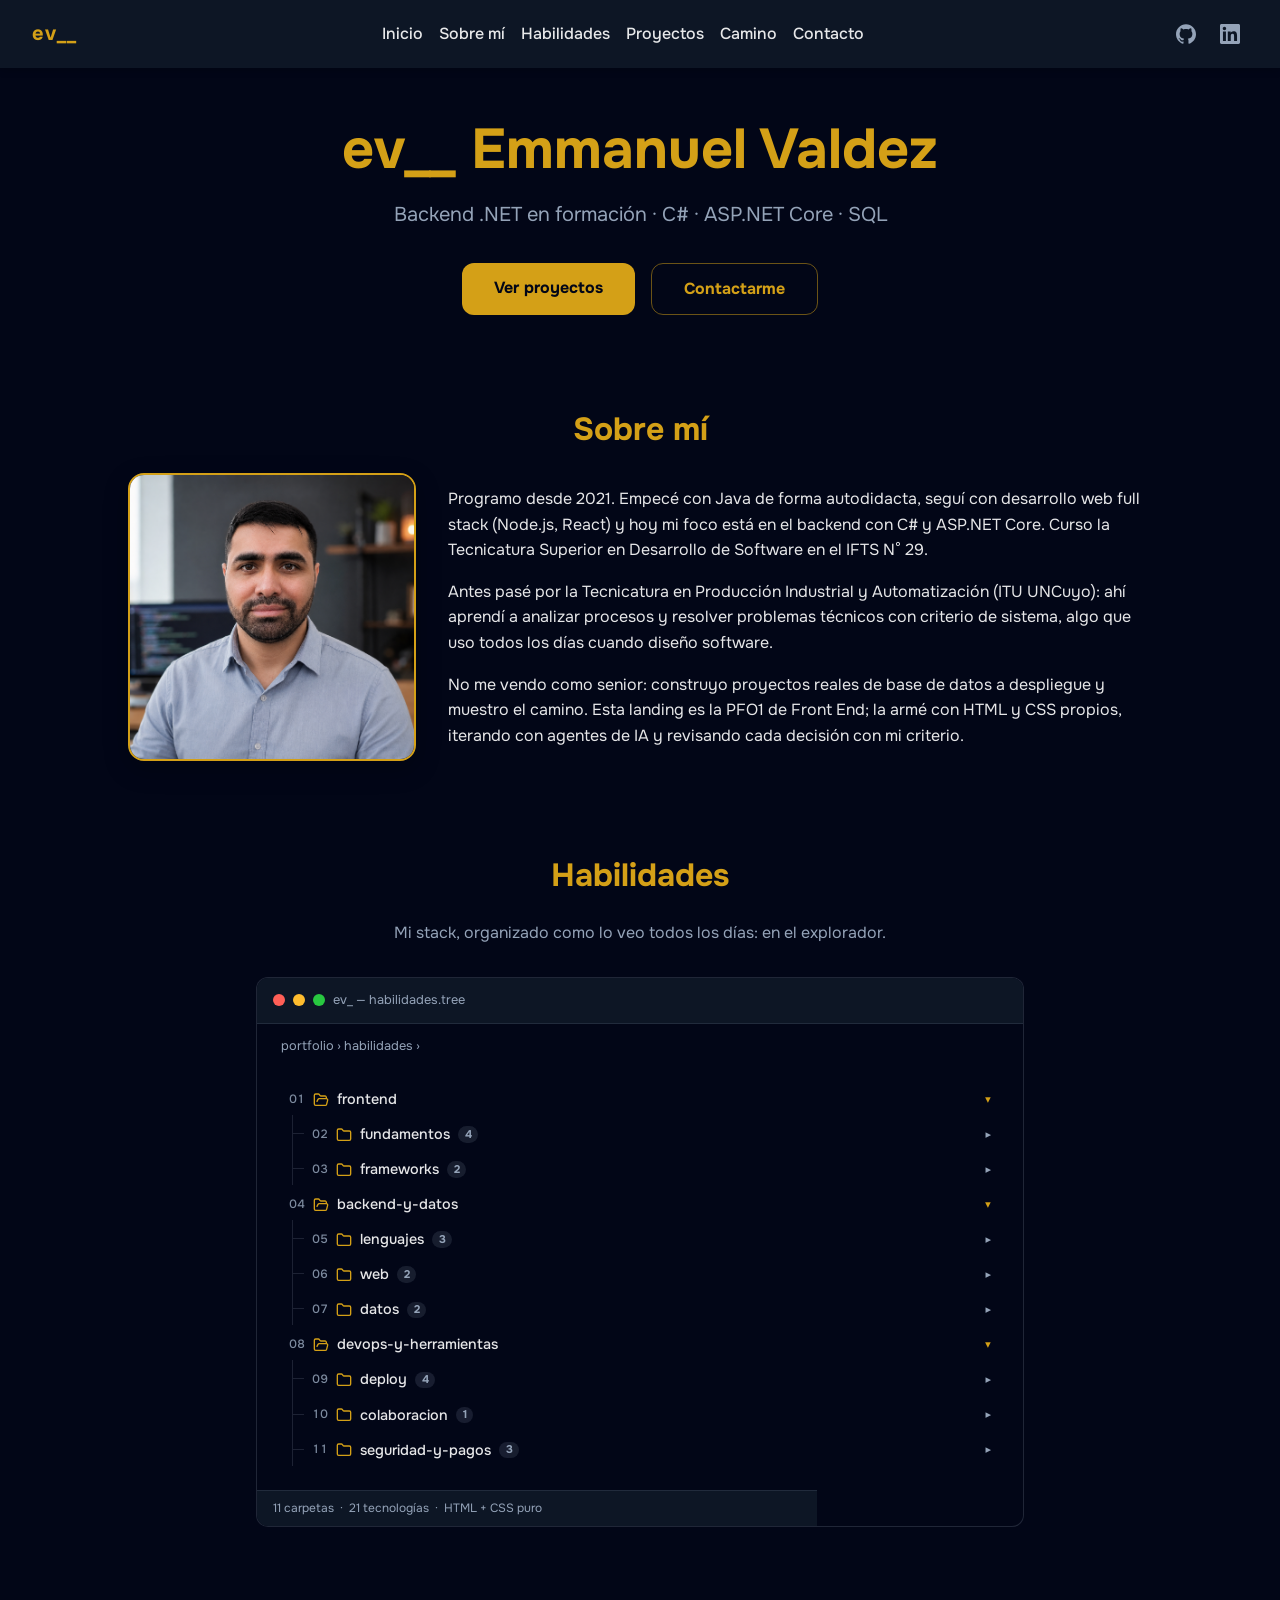
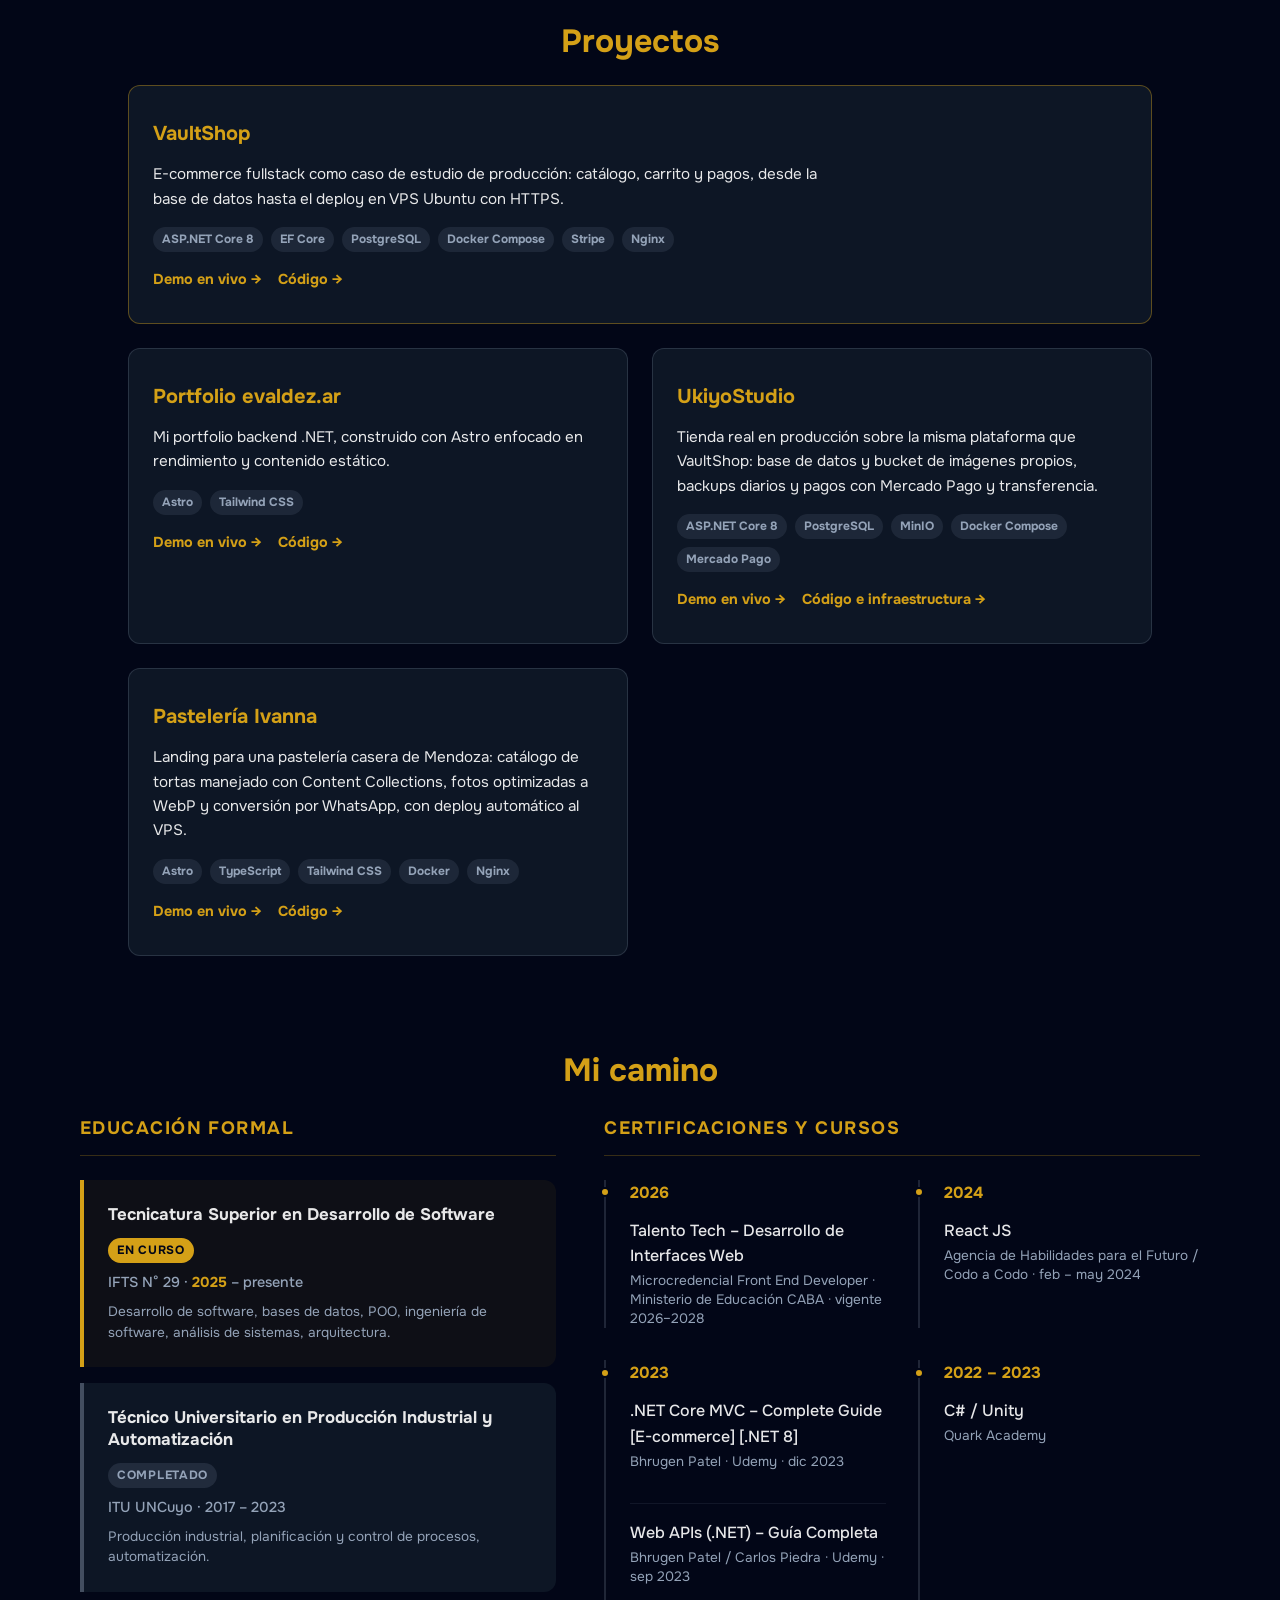
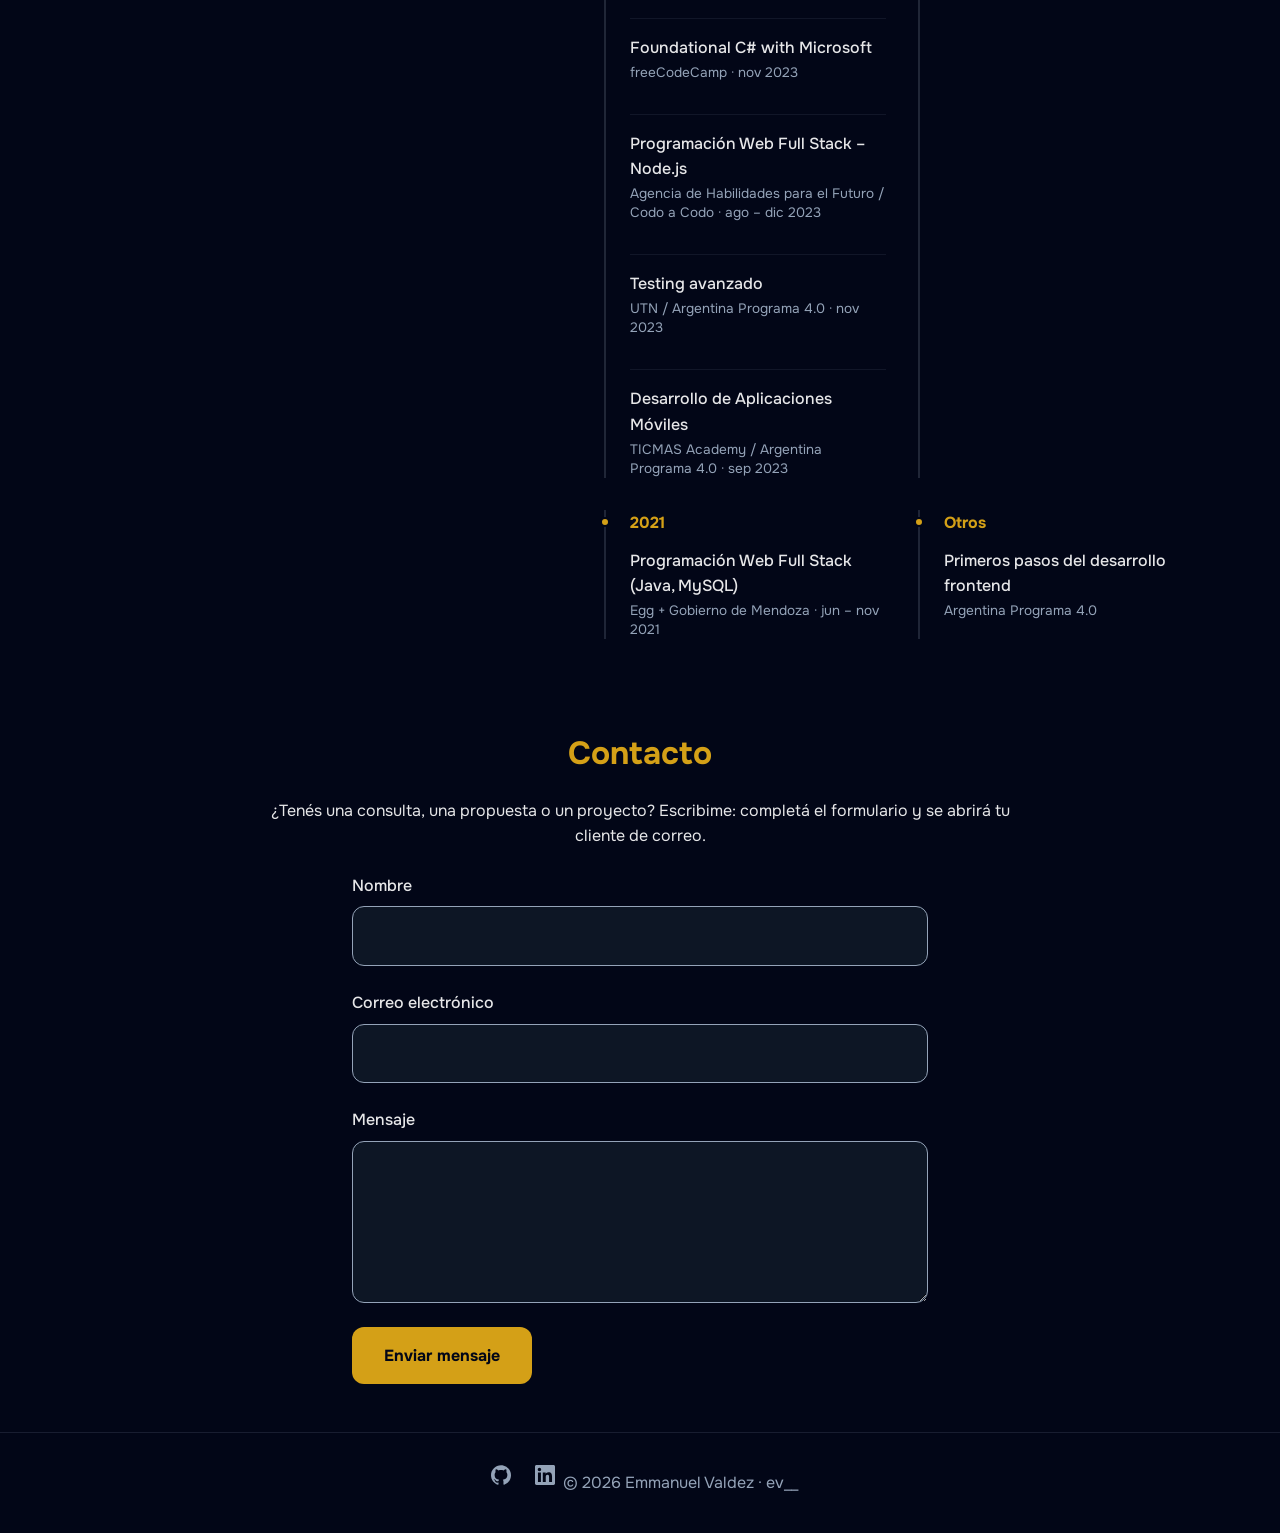
==== commit 3b236352: "feat: ventana de editor en habilidades, sumo ukiyostudio y pasteleria ivanna" ====
--- a/public/index.html
+++ b/public/index.html
@@ -88,7 +88,7 @@
       </div>
     </section>
 
-    <!-- Sección Habilidades: stack organizado como explorador de archivos -->
+    <!-- Sección Habilidades: stack organizado como ventana de editor con árbol de archivos -->
     <section id="habilidades" class="skills">
       <h2>Habilidades</h2>
       <p class="skills-intro">Mi stack, organizado como lo veo todos los días: en el explorador.</p>
@@ -107,64 +107,202 @@
         </symbol>
       </svg>
 
-      <div class="tree">
-        <ul>
-          <li class="tree-item">
-            <input type="checkbox" id="folder-frontend" class="tree-toggle" checked />
-            <label class="tree-label" for="folder-frontend">
-              <svg class="icon folder-open-icon" aria-hidden="true"><use href="#i-folder-open" /></svg>
-              <svg class="icon folder-closed-icon" aria-hidden="true"><use href="#i-folder" /></svg>
-              Frontend
-            </label>
-            <div class="tree-children-wrapper">
-              <ul class="tree-children">
-                <li class="tree-item"><span class="file-item"><svg class="icon" aria-hidden="true"><use href="#i-file" /></svg>HTML</span></li>
-                <li class="tree-item"><span class="file-item"><svg class="icon" aria-hidden="true"><use href="#i-file" /></svg>CSS</span></li>
-                <li class="tree-item"><span class="file-item"><svg class="icon" aria-hidden="true"><use href="#i-file" /></svg>Flexbox / Grid</span></li>
-                <li class="tree-item"><span class="file-item"><svg class="icon" aria-hidden="true"><use href="#i-file" /></svg>Responsive</span></li>
-                <li class="tree-item"><span class="file-item"><svg class="icon" aria-hidden="true"><use href="#i-file" /></svg>React</span></li>
-                <li class="tree-item"><span class="file-item"><svg class="icon" aria-hidden="true"><use href="#i-file" /></svg>Astro</span></li>
-              </ul>
-            </div>
-          </li>
-
-          <li class="tree-item">
-            <input type="checkbox" id="folder-backend" class="tree-toggle" checked />
-            <label class="tree-label" for="folder-backend">
-              <svg class="icon folder-open-icon" aria-hidden="true"><use href="#i-folder-open" /></svg>
-              <svg class="icon folder-closed-icon" aria-hidden="true"><use href="#i-folder" /></svg>
-              Backend y datos
-            </label>
-            <div class="tree-children-wrapper">
-              <ul class="tree-children">
-                <li class="tree-item"><span class="file-item"><svg class="icon" aria-hidden="true"><use href="#i-file" /></svg>C#</span></li>
-                <li class="tree-item"><span class="file-item"><svg class="icon" aria-hidden="true"><use href="#i-file" /></svg>ASP.NET Core MVC / Web API</span></li>
-                <li class="tree-item"><span class="file-item"><svg class="icon" aria-hidden="true"><use href="#i-file" /></svg>EF Core</span></li>
-                <li class="tree-item"><span class="file-item"><svg class="icon" aria-hidden="true"><use href="#i-file" /></svg>Java</span></li>
-                <li class="tree-item"><span class="file-item"><svg class="icon" aria-hidden="true"><use href="#i-file" /></svg>Node.js / Express</span></li>
-                <li class="tree-item"><span class="file-item"><svg class="icon" aria-hidden="true"><use href="#i-file" /></svg>PostgreSQL / SQL Server</span></li>
-              </ul>
-            </div>
-          </li>
-
-          <li class="tree-item">
-            <input type="checkbox" id="folder-devops" class="tree-toggle" checked />
-            <label class="tree-label" for="folder-devops">
-              <svg class="icon folder-open-icon" aria-hidden="true"><use href="#i-folder-open" /></svg>
-              <svg class="icon folder-closed-icon" aria-hidden="true"><use href="#i-folder" /></svg>
-              DevOps y herramientas
-            </label>
-            <div class="tree-children-wrapper">
-              <ul class="tree-children">
-                <li class="tree-item"><span class="file-item"><svg class="icon" aria-hidden="true"><use href="#i-file" /></svg>Docker</span></li>
-                <li class="tree-item"><span class="file-item"><svg class="icon" aria-hidden="true"><use href="#i-file" /></svg>Git / GitHub</span></li>
-                <li class="tree-item"><span class="file-item"><svg class="icon" aria-hidden="true"><use href="#i-file" /></svg>Stripe</span></li>
-                <li class="tree-item"><span class="file-item"><svg class="icon" aria-hidden="true"><use href="#i-file" /></svg>Identity / RBAC</span></li>
-                <li class="tree-item"><span class="file-item"><svg class="icon" aria-hidden="true"><use href="#i-file" /></svg>Nginx</span></li>
-              </ul>
-            </div>
-          </li>
-        </ul>
+      <!-- Ventana de editor: el chrome (puntos, título, migas) es decorativo; los datos de la barra de estado son reales -->
+      <div class="editor-window">
+        <div class="editor-titlebar">
+          <span class="editor-dot editor-dot--red" aria-hidden="true"></span>
+          <span class="editor-dot editor-dot--yellow" aria-hidden="true"></span>
+          <span class="editor-dot editor-dot--green" aria-hidden="true"></span>
+          <span class="editor-title">ev_ — habilidades.tree</span>
+        </div>
+
+        <!-- Migas de pan: describen la ubicación real dentro del sitio -->
+        <p class="editor-breadcrumb" aria-hidden="true">portfolio › habilidades ›</p>
+
+        <div class="tree">
+          <ul>
+            <!-- Carpetas raíz: abiertas por defecto para que se vean las subcarpetas -->
+            <li class="tree-item">
+              <input type="checkbox" id="folder-frontend" class="tree-toggle" checked />
+              <label class="tree-label" for="folder-frontend">
+                <svg class="icon folder-open-icon" aria-hidden="true"><use href="#i-folder-open" /></svg>
+                <svg class="icon folder-closed-icon" aria-hidden="true"><use href="#i-folder" /></svg>
+                frontend
+                <span class="tree-count">6</span>
+              </label>
+              <div class="tree-children-wrapper">
+                <ul class="tree-children">
+                  <!-- Subcarpetas: empiezan colapsadas para invitar a explorar -->
+                  <li class="tree-item">
+                    <input type="checkbox" id="folder-frontend-fundamentos" class="tree-toggle" />
+                    <label class="tree-label" for="folder-frontend-fundamentos">
+                      <svg class="icon folder-open-icon" aria-hidden="true"><use href="#i-folder-open" /></svg>
+                      <svg class="icon folder-closed-icon" aria-hidden="true"><use href="#i-folder" /></svg>
+                      fundamentos
+                      <span class="tree-count">4</span>
+                    </label>
+                    <div class="tree-children-wrapper">
+                      <ul class="tree-children">
+                        <li class="tree-item"><span class="file-item"><svg class="icon" aria-hidden="true"><use href="#i-file" /></svg>HTML</span></li>
+                        <li class="tree-item"><span class="file-item"><svg class="icon" aria-hidden="true"><use href="#i-file" /></svg>CSS</span></li>
+                        <li class="tree-item"><span class="file-item"><svg class="icon" aria-hidden="true"><use href="#i-file" /></svg>Flexbox / Grid</span></li>
+                        <li class="tree-item"><span class="file-item"><svg class="icon" aria-hidden="true"><use href="#i-file" /></svg>Responsive</span></li>
+                      </ul>
+                    </div>
+                  </li>
+
+                  <li class="tree-item">
+                    <input type="checkbox" id="folder-frontend-frameworks" class="tree-toggle" />
+                    <label class="tree-label" for="folder-frontend-frameworks">
+                      <svg class="icon folder-open-icon" aria-hidden="true"><use href="#i-folder-open" /></svg>
+                      <svg class="icon folder-closed-icon" aria-hidden="true"><use href="#i-folder" /></svg>
+                      frameworks
+                      <span class="tree-count">2</span>
+                    </label>
+                    <div class="tree-children-wrapper">
+                      <ul class="tree-children">
+                        <li class="tree-item"><span class="file-item"><svg class="icon" aria-hidden="true"><use href="#i-file" /></svg>React</span></li>
+                        <li class="tree-item"><span class="file-item"><svg class="icon" aria-hidden="true"><use href="#i-file" /></svg>Astro</span></li>
+                      </ul>
+                    </div>
+                  </li>
+                </ul>
+              </div>
+            </li>
+
+            <li class="tree-item">
+              <input type="checkbox" id="folder-backend" class="tree-toggle" checked />
+              <label class="tree-label" for="folder-backend">
+                <svg class="icon folder-open-icon" aria-hidden="true"><use href="#i-folder-open" /></svg>
+                <svg class="icon folder-closed-icon" aria-hidden="true"><use href="#i-folder" /></svg>
+                backend-y-datos
+                <span class="tree-count">6</span>
+              </label>
+              <div class="tree-children-wrapper">
+                <ul class="tree-children">
+                  <li class="tree-item">
+                    <input type="checkbox" id="folder-backend-lenguajes" class="tree-toggle" />
+                    <label class="tree-label" for="folder-backend-lenguajes">
+                      <svg class="icon folder-open-icon" aria-hidden="true"><use href="#i-folder-open" /></svg>
+                      <svg class="icon folder-closed-icon" aria-hidden="true"><use href="#i-folder" /></svg>
+                      lenguajes
+                      <span class="tree-count">3</span>
+                    </label>
+                    <div class="tree-children-wrapper">
+                      <ul class="tree-children">
+                        <li class="tree-item"><span class="file-item"><svg class="icon" aria-hidden="true"><use href="#i-file" /></svg>C#</span></li>
+                        <li class="tree-item"><span class="file-item"><svg class="icon" aria-hidden="true"><use href="#i-file" /></svg>Java</span></li>
+                        <li class="tree-item"><span class="file-item"><svg class="icon" aria-hidden="true"><use href="#i-file" /></svg>JavaScript</span></li>
+                      </ul>
+                    </div>
+                  </li>
+
+                  <li class="tree-item">
+                    <input type="checkbox" id="folder-backend-web" class="tree-toggle" />
+                    <label class="tree-label" for="folder-backend-web">
+                      <svg class="icon folder-open-icon" aria-hidden="true"><use href="#i-folder-open" /></svg>
+                      <svg class="icon folder-closed-icon" aria-hidden="true"><use href="#i-folder" /></svg>
+                      web
+                      <span class="tree-count">2</span>
+                    </label>
+                    <div class="tree-children-wrapper">
+                      <ul class="tree-children">
+                        <li class="tree-item"><span class="file-item"><svg class="icon" aria-hidden="true"><use href="#i-file" /></svg>ASP.NET Core MVC / Web API</span></li>
+                        <li class="tree-item"><span class="file-item"><svg class="icon" aria-hidden="true"><use href="#i-file" /></svg>Node.js / Express</span></li>
+                      </ul>
+                    </div>
+                  </li>
+
+                  <li class="tree-item">
+                    <input type="checkbox" id="folder-backend-datos" class="tree-toggle" />
+                    <label class="tree-label" for="folder-backend-datos">
+                      <svg class="icon folder-open-icon" aria-hidden="true"><use href="#i-folder-open" /></svg>
+                      <svg class="icon folder-closed-icon" aria-hidden="true"><use href="#i-folder" /></svg>
+                      datos
+                      <span class="tree-count">2</span>
+                    </label>
+                    <div class="tree-children-wrapper">
+                      <ul class="tree-children">
+                        <li class="tree-item"><span class="file-item"><svg class="icon" aria-hidden="true"><use href="#i-file" /></svg>EF Core</span></li>
+                        <li class="tree-item"><span class="file-item"><svg class="icon" aria-hidden="true"><use href="#i-file" /></svg>PostgreSQL / SQL Server</span></li>
+                      </ul>
+                    </div>
+                  </li>
+                </ul>
+              </div>
+            </li>
+
+            <li class="tree-item">
+              <input type="checkbox" id="folder-devops" class="tree-toggle" checked />
+              <label class="tree-label" for="folder-devops">
+                <svg class="icon folder-open-icon" aria-hidden="true"><use href="#i-folder-open" /></svg>
+                <svg class="icon folder-closed-icon" aria-hidden="true"><use href="#i-folder" /></svg>
+                devops-y-herramientas
+                <span class="tree-count">8</span>
+              </label>
+              <div class="tree-children-wrapper">
+                <ul class="tree-children">
+                  <li class="tree-item">
+                    <input type="checkbox" id="folder-devops-deploy" class="tree-toggle" />
+                    <label class="tree-label" for="folder-devops-deploy">
+                      <svg class="icon folder-open-icon" aria-hidden="true"><use href="#i-folder-open" /></svg>
+                      <svg class="icon folder-closed-icon" aria-hidden="true"><use href="#i-folder" /></svg>
+                      deploy
+                      <span class="tree-count">4</span>
+                    </label>
+                    <div class="tree-children-wrapper">
+                      <ul class="tree-children">
+                        <li class="tree-item"><span class="file-item"><svg class="icon" aria-hidden="true"><use href="#i-file" /></svg>Docker</span></li>
+                        <li class="tree-item"><span class="file-item"><svg class="icon" aria-hidden="true"><use href="#i-file" /></svg>Nginx</span></li>
+                        <li class="tree-item"><span class="file-item"><svg class="icon" aria-hidden="true"><use href="#i-file" /></svg>Oracle</span></li>
+                        <li class="tree-item"><span class="file-item"><svg class="icon" aria-hidden="true"><use href="#i-file" /></svg>Tailscale</span></li>
+                      </ul>
+                    </div>
+                  </li>
+
+                  <li class="tree-item">
+                    <input type="checkbox" id="folder-devops-colaboracion" class="tree-toggle" />
+                    <label class="tree-label" for="folder-devops-colaboracion">
+                      <svg class="icon folder-open-icon" aria-hidden="true"><use href="#i-folder-open" /></svg>
+                      <svg class="icon folder-closed-icon" aria-hidden="true"><use href="#i-folder" /></svg>
+                      colaboracion
+                      <span class="tree-count">1</span>
+                    </label>
+                    <div class="tree-children-wrapper">
+                      <ul class="tree-children">
+                        <li class="tree-item"><span class="file-item"><svg class="icon" aria-hidden="true"><use href="#i-file" /></svg>Git / GitHub</span></li>
+                      </ul>
+                    </div>
+                  </li>
+
+                  <li class="tree-item">
+                    <input type="checkbox" id="folder-devops-seguridad" class="tree-toggle" />
+                    <label class="tree-label" for="folder-devops-seguridad">
+                      <svg class="icon folder-open-icon" aria-hidden="true"><use href="#i-folder-open" /></svg>
+                      <svg class="icon folder-closed-icon" aria-hidden="true"><use href="#i-folder" /></svg>
+                      seguridad-y-pagos
+                      <span class="tree-count">3</span>
+                    </label>
+                    <div class="tree-children-wrapper">
+                      <ul class="tree-children">
+                        <li class="tree-item"><span class="file-item"><svg class="icon" aria-hidden="true"><use href="#i-file" /></svg>Identity / RBAC</span></li>
+                        <li class="tree-item"><span class="file-item"><svg class="icon" aria-hidden="true"><use href="#i-file" /></svg>Mercado Pago</span></li>
+                        <li class="tree-item"><span class="file-item"><svg class="icon" aria-hidden="true"><use href="#i-file" /></svg>Stripe</span></li>
+                      </ul>
+                    </div>
+                  </li>
+                </ul>
+              </div>
+            </li>
+          </ul>
+        </div>
+
+        <!-- Barra de estado: cifras contadas sobre el marcado final -->
+        <p class="editor-statusbar">
+          <span>11 carpetas</span>
+          <span>21 tecnologías</span>
+          <span>HTML + CSS puro</span>
+        </p>
       </div>
     </section>
 
@@ -209,15 +347,41 @@
         </article>
         <article class="project-card">
           <div class="project-body">
-            <h3>Fullstack Project · Codo a Codo</h3>
-            <p>Trabajo final grupal del curso Full Stack Node.js: API y frontend con plantillas servidor.</p>
+            <h3>UkiyoStudio</h3>
+            <p>
+              Tienda real en producción sobre la misma plataforma que VaultShop: base de datos y bucket de
+              imágenes propios, backups diarios y pagos con Mercado Pago y transferencia.
+            </p>
             <ul class="project-tags">
-              <li>Node.js</li>
-              <li>Express</li>
-              <li>EJS</li>
+              <li>ASP.NET Core 8</li>
+              <li>PostgreSQL</li>
+              <li>MinIO</li>
+              <li>Docker Compose</li>
+              <li>Mercado Pago</li>
             </ul>
             <div class="project-links">
-              <a href="https://github.com/Emmanuel-Valdez/fullstackproject-backend" target="_blank" rel="noopener noreferrer">Código</a>
+              <a href="https://ukiyostudio.evaldez.ar" target="_blank" rel="noopener noreferrer">Demo en vivo</a>
+              <a href="https://github.com/Emmanuel-Valdez/VaultShop" target="_blank" rel="noopener noreferrer">Código e infraestructura</a>
+            </div>
+          </div>
+        </article>
+        <article class="project-card">
+          <div class="project-body">
+            <h3>Pastelería Ivanna</h3>
+            <p>
+              Landing para una pastelería casera de Mendoza: catálogo de tortas manejado con Content
+              Collections, fotos optimizadas a WebP y conversión por WhatsApp, con deploy automático al VPS.
+            </p>
+            <ul class="project-tags">
+              <li>Astro</li>
+              <li>TypeScript</li>
+              <li>Tailwind CSS</li>
+              <li>Docker</li>
+              <li>Nginx</li>
+            </ul>
+            <div class="project-links">
+              <a href="https://pasteleriaivanna.evaldez.ar" target="_blank" rel="noopener noreferrer">Demo en vivo</a>
+              <a href="https://github.com/Emmanuel-Valdez/Pasteleria_Ivanna" target="_blank" rel="noopener noreferrer">Código</a>
             </div>
           </div>
         </article>
--- a/public/styles.css
+++ b/public/styles.css
@@ -271,7 +271,7 @@
   margin-top: var(--space-md);
 }
 
-/* === Habilidades: explorador de stack (file-tree) === */
+/* === Habilidades: ventana de editor con árbol de archivos === */
 .skills-intro {
   color: var(--slate);
   text-align: center;
@@ -282,13 +282,69 @@
   display: none;
 }
 
-.tree {
-  width: min(100%, 22rem);
+/* --- Chrome de la ventana de editor --- */
+.editor-window {
+  width: min(100%, 48rem);
   margin: 0 auto;
-  background-color: var(--navy-light);
+  background-color: var(--navy); /* el cuerpo del editor invierte el fondo de la página */
   border: 1px solid rgba(148, 163, 184, 0.2);
   border-radius: var(--radius);
+  overflow: hidden;
+}
+
+.editor-titlebar {
+  display: flex;
+  align-items: center;
+  gap: var(--space-xs);
+  background-color: var(--navy-light);
+  padding: var(--space-sm) var(--space-md);
+  border-bottom: 1px solid rgba(148, 163, 184, 0.15);
+}
+
+/* Puntos de tráfico: puramente decorativos */
+.editor-dot {
+  width: 0.75rem;
+  height: 0.75rem;
+  border-radius: 50%;
+}
+
+.editor-dot--red { background-color: #ff5f57; }
+.editor-dot--yellow { background-color: #febc2e; }
+.editor-dot--green { background-color: #28c840; }
+
+/* Título inerte: texto plano, sin apariencia de pestaña ni botón */
+.editor-title {
+  color: var(--slate);
+  font-size: 0.8rem;
+}
+
+/* Migas de pan: describen la ubicación real dentro del sitio */
+.editor-breadcrumb {
+  color: var(--slate);
+  font-size: 0.8rem;
+  padding: var(--space-sm) var(--space-lg) 0;
+}
+
+/* Barra de estado: solo datos reales del árbol */
+.editor-statusbar {
+  display: flex;
+  flex-wrap: wrap;
+  background-color: var(--navy-light);
+  color: var(--slate);
+  font-size: 0.75rem;
+  padding: var(--space-xs) var(--space-md);
+  border-top: 1px solid rgba(148, 163, 184, 0.15);
+}
+
+.editor-statusbar span + span::before {
+  content: "·";
+  margin: 0 0.5em;
+}
+
+/* --- Árbol de archivos --- */
+.tree {
   padding: var(--space-lg);
+  counter-reset: linea;
 }
 
 .tree ul {
@@ -358,6 +414,11 @@
 .file-item {
   font-size: 0.85rem;
   color: var(--slate);
+  transition: background-color 200ms ease;
+}
+
+.file-item:hover {
+  background-color: rgba(148, 163, 184, 0.08);
 }
 
 .icon {
@@ -379,6 +440,52 @@
 
 .tree-toggle:checked ~ .tree-label .folder-open-icon { display: block; }
 .tree-toggle:checked ~ .tree-label .folder-closed-icon { display: none; }
+
+/* Gutér de líneas: numeración consecutiva solo de las filas visibles (contraste ≥4.5:1 sobre navy) */
+.tree-label::before,
+.file-item::before {
+  flex-shrink: 0;
+  min-width: 2ch;
+  text-align: right;
+  color: rgba(148, 163, 184, 0.85);
+  font-size: 0.75rem;
+  font-variant-numeric: tabular-nums;
+}
+
+.tree > ul > .tree-item > .tree-label::before,
+.tree-toggle:checked ~ .tree-children-wrapper > .tree-children > .tree-item > .tree-label::before,
+.tree-toggle:checked ~ .tree-children-wrapper > .tree-children > .tree-item > .file-item::before,
+.tree-toggle:checked ~ .tree-children-wrapper .tree-toggle:checked ~ .tree-children-wrapper > .tree-children > .tree-item > .file-item::before {
+  counter-increment: linea;
+  content: counter(linea, decimal-leading-zero);
+}
+
+/* Contador de ítems: visible solo con la carpeta cerrada */
+.tree-count {
+  font-size: 0.7rem;
+  font-weight: 700;
+  line-height: 1;
+  color: var(--slate);
+  background-color: rgba(148, 163, 184, 0.15);
+  padding: 0.25em 0.6em;
+  border-radius: 999px;
+}
+
+.tree-toggle:checked ~ .tree-label .tree-count { display: none; }
+
+/* Caret: ▸ gira a ▾ al abrir la carpeta */
+.tree-label::after {
+  content: "▸";
+  margin-left: auto;
+  font-size: 0.7rem;
+  color: var(--slate);
+  transition: transform 200ms ease, color 200ms ease;
+}
+
+.tree-toggle:checked ~ .tree-label::after {
+  transform: rotate(90deg);
+  color: var(--gold);
+}
 
 /* Acordeón animado: 0fr → 1fr */
 .tree-children-wrapper {
@@ -387,9 +494,19 @@
   transition: grid-template-rows 300ms ease-in-out;
 }
 
-.tree-children { overflow: hidden; }
-
 .tree-toggle:checked ~ .tree-children-wrapper { grid-template-rows: 1fr; }
+
+/* Fix de foco: lo colapsado también es invisible para el teclado, sincronizado con la animación
+   (visibility pasa a hidden recién al terminar la transición y vuelve a visible al iniciar) */
+.tree-children {
+  overflow: hidden;
+  visibility: hidden;
+  transition: visibility 300ms ease-in-out;
+}
+
+.tree-toggle:checked ~ .tree-children-wrapper > .tree-children {
+  visibility: visible;
+}
 
 /* === Proyectos === */
 .projects-grid {
@@ -705,6 +822,47 @@
   }
 }
 
+@media (max-width: 639px) {
+  /* Ventana a sangre completa en móvil */
+  .editor-window {
+    width: calc(100% + 2 * var(--space-md));
+    margin-left: calc(-1 * var(--space-md));
+    margin-right: calc(-1 * var(--space-md));
+    border-left: none;
+    border-right: none;
+    border-radius: 0;
+  }
+
+  .editor-breadcrumb {
+    padding: var(--space-xs) var(--space-md) 0;
+  }
+
+  .tree {
+    padding: var(--space-md);
+  }
+
+  /* Menos sangría entre niveles y gutér más angosto */
+  .tree ul ul {
+    margin-left: 6px;
+    padding-left: 6px;
+  }
+
+  .tree ul ul .tree-item::before {
+    left: -6px;
+    width: 6px;
+  }
+
+  .tree-label::before,
+  .file-item::before {
+    min-width: 1.5rem;
+  }
+
+  /* La barra de estado suelta su último segmento */
+  .editor-statusbar span:last-child {
+    display: none;
+  }
+}
+
 /* === prefers-reduced-motion === */
 @media (prefers-reduced-motion: reduce) {
   *,
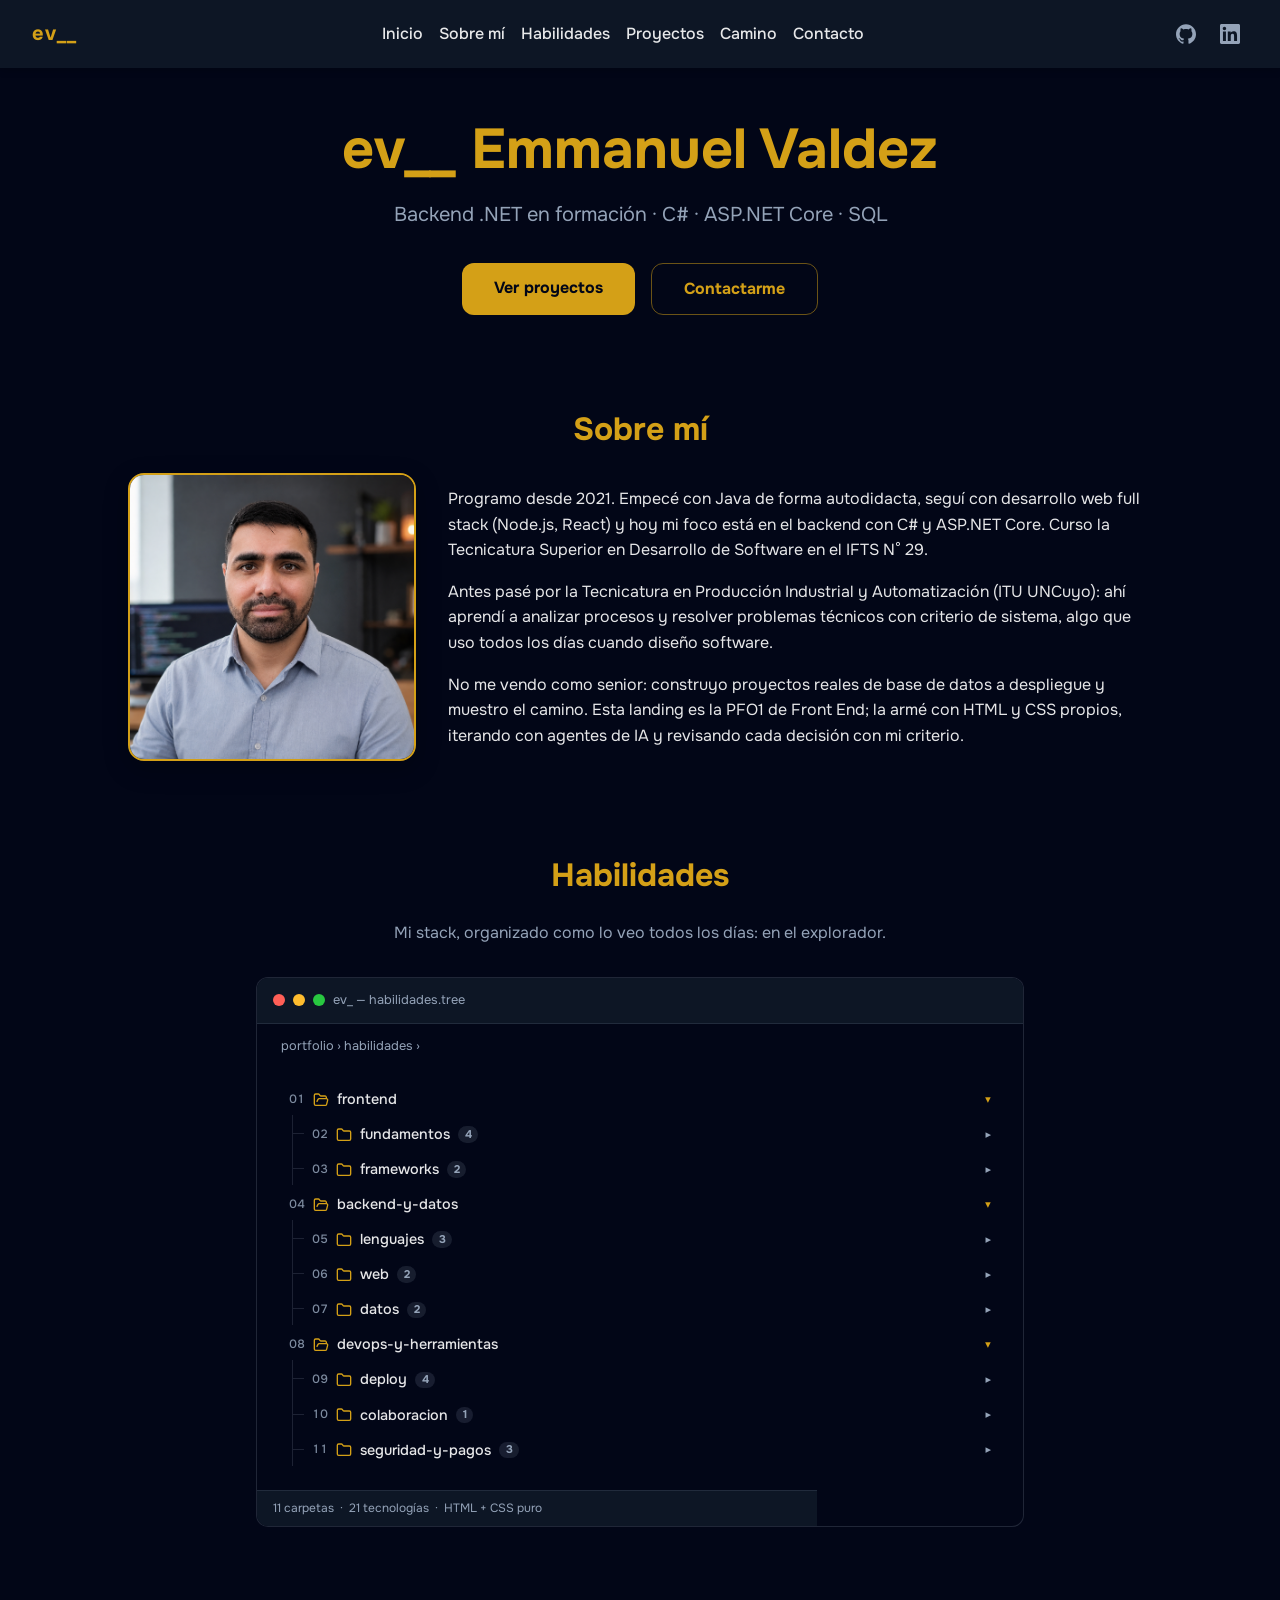
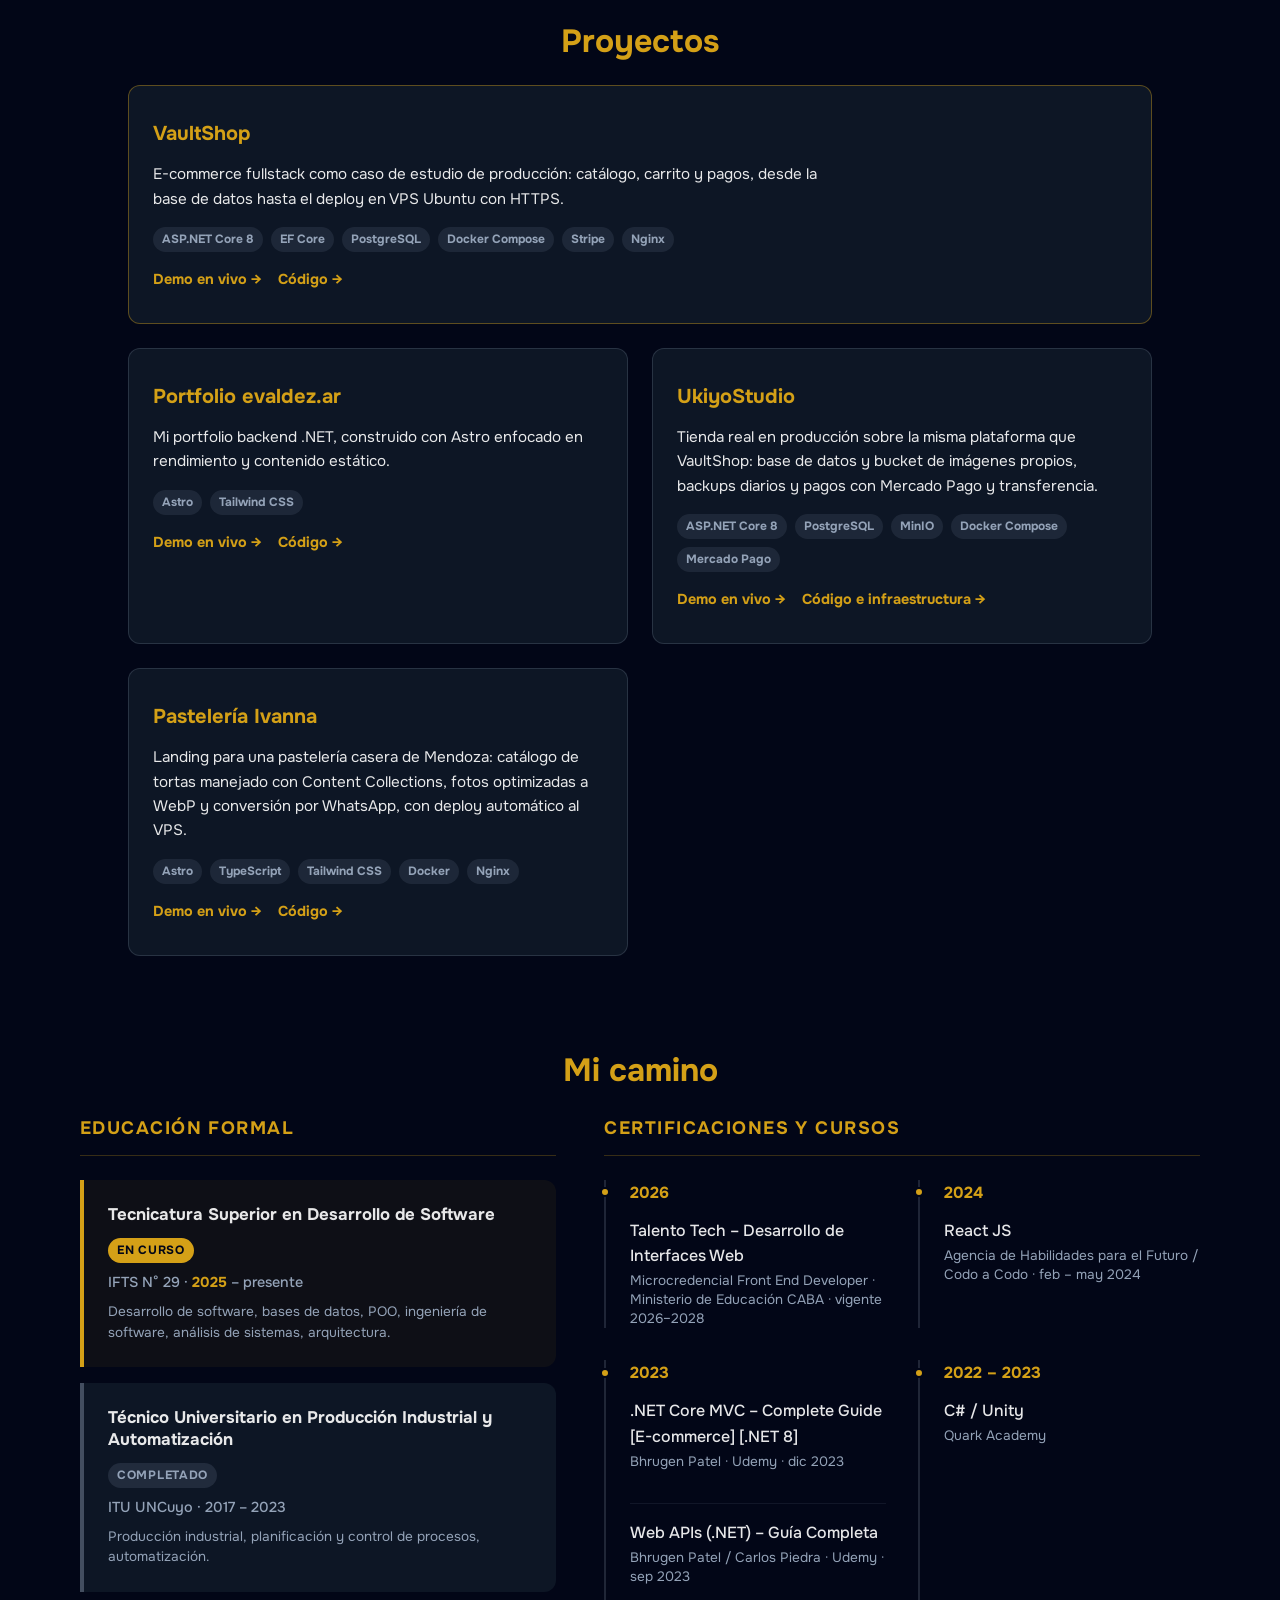
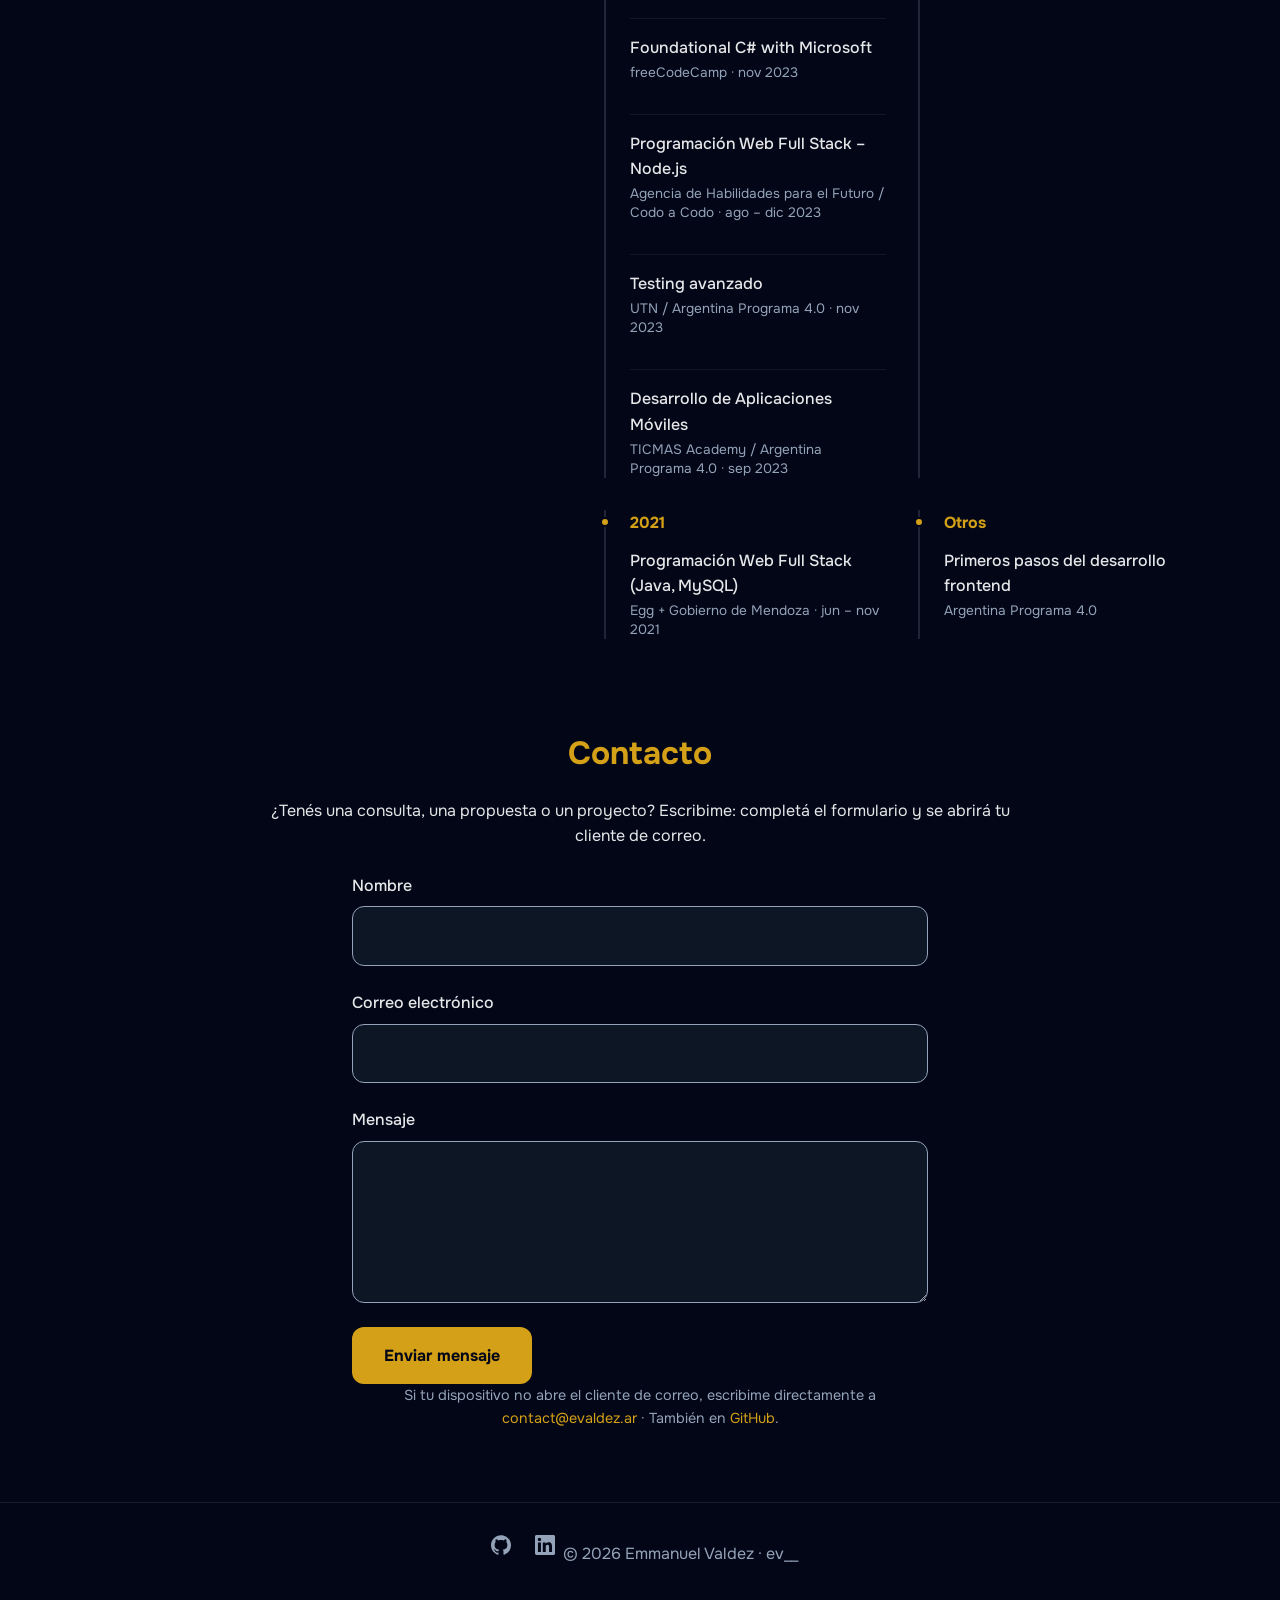
==== commit 212bc4be: "fix: accesibilidad, mailto fallback, scroll-padding e IA detallada" ====
--- a/public/index.html
+++ b/public/index.html
@@ -38,6 +38,7 @@
           <svg viewBox="0 0 24 24" width="20" height="20" fill="currentColor" aria-hidden="true">
             <path d="M12 .297c-6.63 0-12 5.373-12 12 0 5.303 3.438 9.8 8.205 11.385.6.113.82-.258.82-.577 0-.285-.01-1.04-.015-2.04-3.338.724-4.042-1.61-4.042-1.61-.546-1.387-1.333-1.756-1.333-1.756-1.09-.745.083-.73.083-.73 1.205.085 1.84 1.237 1.84 1.237 1.07 1.835 2.807 1.305 3.492.998.108-.776.42-1.305.763-1.605-2.665-.3-5.466-1.332-5.466-5.93 0-1.31.467-2.38 1.235-3.22-.135-.303-.54-1.523.105-3.176 0 0 1.005-.322 3.3 1.23.957-.266 1.983-.399 3.003-.404 1.02.005 2.047.138 3.006.404 2.28-1.552 3.285-1.23 3.285-1.23.645 1.653.24 2.873.12 3.176.765.84 1.23 1.91 1.23 3.22 0 4.61-2.807 5.625-5.48 5.92.43.372.815 1.103.815 2.222 0 1.606-.015 2.898-.015 3.293 0 .32.21.694.825.577C20.565 22.092 24 17.592 24 12.297c0-6.627-5.373-12-12-12"/>
           </svg>
+          <span class="sr-only">GitHub</span>
         </a>
       </li>
       <li>
@@ -45,6 +46,7 @@
           <svg viewBox="0 0 24 24" width="20" height="20" fill="currentColor" aria-hidden="true">
             <path d="M20.447 20.452h-3.554v-5.569c0-1.328-.027-3.037-1.852-3.037-1.853 0-2.136 1.445-2.136 2.939v5.667H9.351V9h3.414v1.561h.046c.477-.9 1.637-1.85 3.37-1.85 3.601 0 4.267 2.37 4.267 5.455v6.286zM5.337 7.433c-1.144 0-2.063-.926-2.063-2.065 0-1.138.92-2.063 2.063-2.063 1.14 0 2.064.925 2.064 2.063 0 1.139-.925 2.065-2.064 2.065zm1.782 13.019H3.555V9h3.564v11.452zM22.225 0H1.771C.792 0 0 .774 0 1.729v20.542C0 23.227.792 24 1.771 24h20.451C23.2 24 24 23.227 24 22.271V1.729C24 .774 23.2 0 22.222 0h.003z"/>
           </svg>
+          <span class="sr-only">LinkedIn</span>
         </a>
       </li>
     </ul>
@@ -514,6 +516,7 @@
         </div>
         <button type="submit">Enviar mensaje</button>
       </form>
+      <p class="contact-alt">Si tu dispositivo no abre el cliente de correo, escribime directamente a <a href="mailto:contact@evaldez.ar">contact@evaldez.ar</a> · También en <a href="https://github.com/Emmanuel-Valdez" target="_blank" rel="noopener noreferrer">GitHub</a>.</p>
     </section>
 
   </main>
@@ -526,6 +529,7 @@
           <svg viewBox="0 0 24 24" width="20" height="20" fill="currentColor" aria-hidden="true">
             <path d="M12 .297c-6.63 0-12 5.373-12 12 0 5.303 3.438 9.8 8.205 11.385.6.113.82-.258.82-.577 0-.285-.01-1.04-.015-2.04-3.338.724-4.042-1.61-4.042-1.61-.546-1.387-1.333-1.756-1.333-1.756-1.09-.745.083-.73.083-.73 1.205.085 1.84 1.237 1.84 1.237 1.07 1.835 2.807 1.305 3.492.998.108-.776.42-1.305.763-1.605-2.665-.3-5.466-1.332-5.466-5.93 0-1.31.467-2.38 1.235-3.22-.135-.303-.54-1.523.105-3.176 0 0 1.005-.322 3.3 1.23.957-.266 1.983-.399 3.003-.404 1.02.005 2.047.138 3.006.404 2.28-1.552 3.285-1.23 3.285-1.23.645 1.653.24 2.873.12 3.176.765.84 1.23 1.91 1.23 3.22 0 4.61-2.807 5.625-5.48 5.92.43.372.815 1.103.815 2.222 0 1.606-.015 2.898-.015 3.293 0 .32.21.694.825.577C20.565 22.092 24 17.592 24 12.297c0-6.627-5.373-12-12-12"/>
           </svg>
+          <span class="sr-only">GitHub</span>
         </a>
       </li>
       <li>
@@ -533,6 +537,7 @@
           <svg viewBox="0 0 24 24" width="20" height="20" fill="currentColor" aria-hidden="true">
             <path d="M20.447 20.452h-3.554v-5.569c0-1.328-.027-3.037-1.852-3.037-1.853 0-2.136 1.445-2.136 2.939v5.667H9.351V9h3.414v1.561h.046c.477-.9 1.637-1.85 3.37-1.85 3.601 0 4.267 2.37 4.267 5.455v6.286zM5.337 7.433c-1.144 0-2.063-.926-2.063-2.065 0-1.138.92-2.063 2.063-2.063 1.14 0 2.064.925 2.064 2.063 0 1.139-.925 2.065-2.064 2.065zm1.782 13.019H3.555V9h3.564v11.452zM22.225 0H1.771C.792 0 0 .774 0 1.729v20.542C0 23.227.792 24 1.771 24h20.451C23.2 24 24 23.227 24 22.271V1.729C24 .774 23.2 0 22.222 0h.003z"/>
           </svg>
+          <span class="sr-only">LinkedIn</span>
         </a>
       </li>
     </ul>
--- a/public/styles.css
+++ b/public/styles.css
@@ -34,6 +34,7 @@
 
 html {
   scroll-behavior: smooth;
+  scroll-padding-top: 4.5rem;
 }
 
 body {
@@ -108,6 +109,19 @@
   top: 0;
 }
 
+/* === Texto solo para lectores de pantalla (mantiene icon-only visible) === */
+.sr-only {
+  position: absolute;
+  width: 1px;
+  height: 1px;
+  padding: 0;
+  margin: -1px;
+  overflow: hidden;
+  clip: rect(0, 0, 0, 0);
+  white-space: nowrap;
+  border: 0;
+}
+
 /* === Redes profesionales (iconos SVG inline) === */
 .social-links {
   display: flex;
@@ -714,6 +728,16 @@
 .contact p {
   text-align: center;
   margin: 0 auto var(--space-lg);
+}
+
+.contact-alt {
+  text-align: center;
+  color: var(--slate);
+  font-size: 0.9rem;
+  margin-top: var(--space-lg);
+  max-width: 36rem;
+  margin-left: auto;
+  margin-right: auto;
 }
 
 .contact form {
